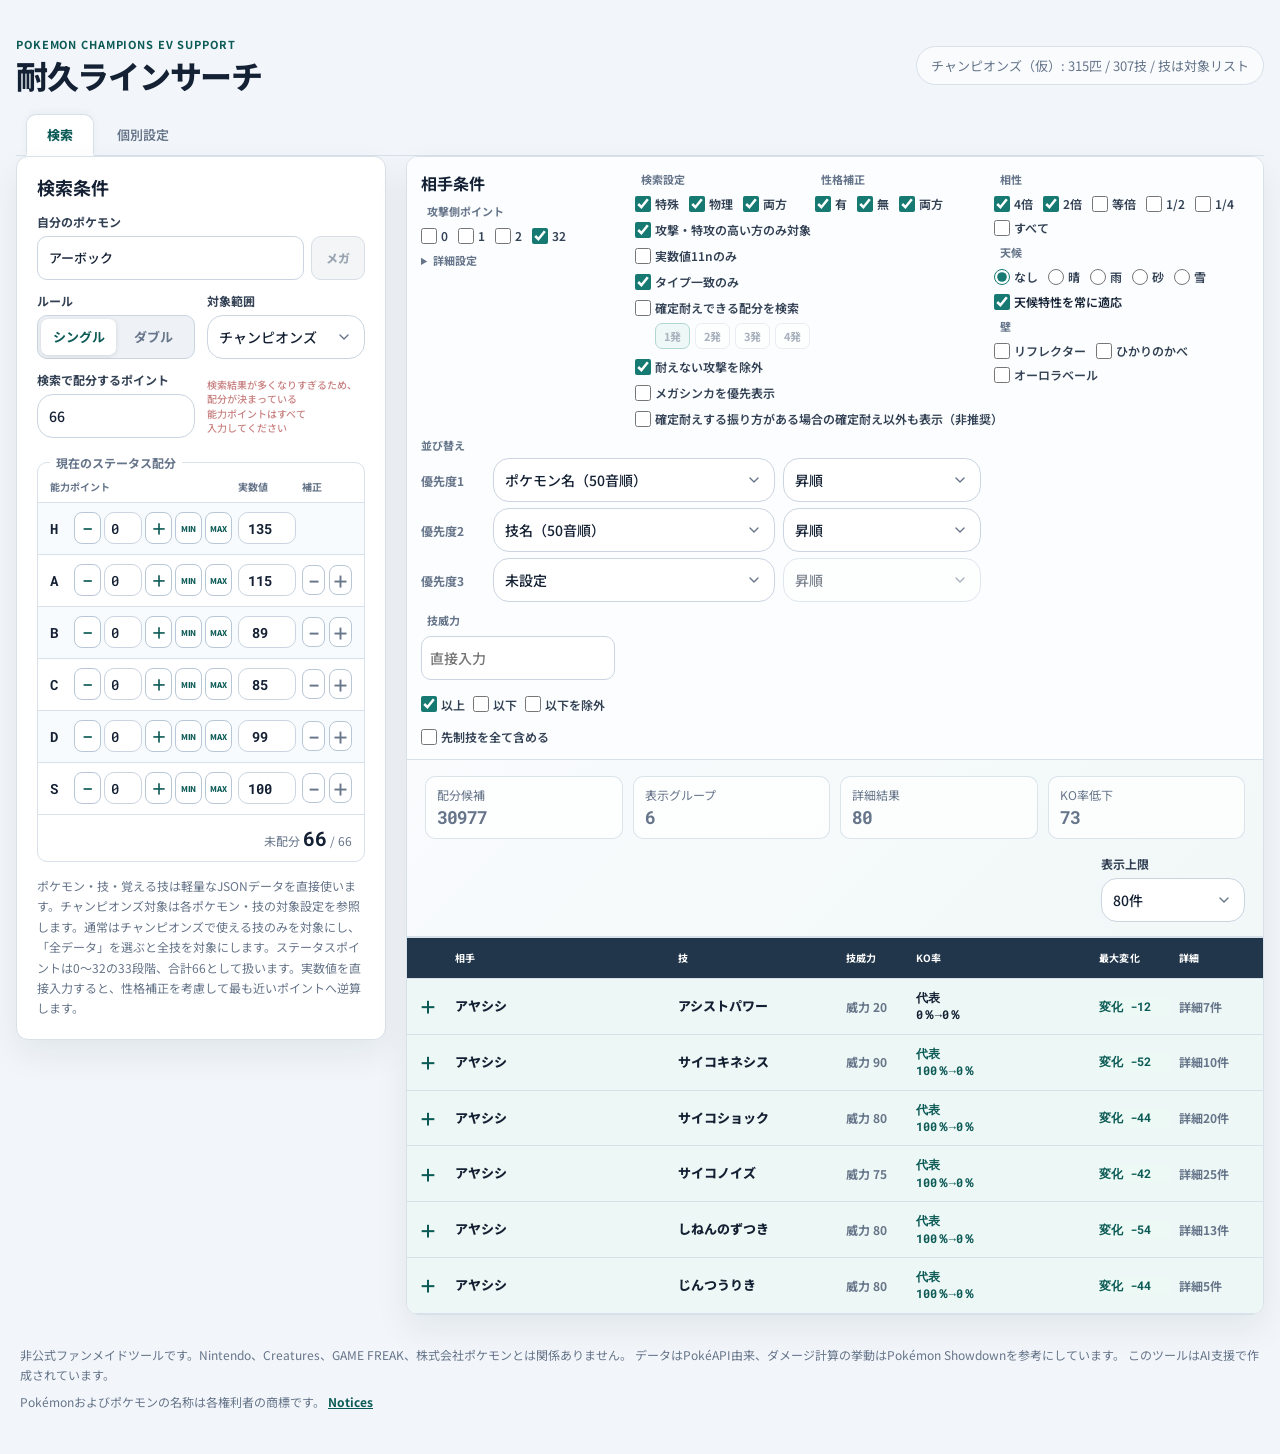
==== index.html @ 495b9fed "フェアリーオーラを追加" ====
<!doctype html>
<html lang="ja">
  <head>
    <meta charset="utf-8" />
    <meta name="viewport" content="width=device-width, initial-scale=1" />
    <title>チャンピオンズ努力値サポート 試作</title>
    <link rel="preconnect" href="https://fonts.googleapis.com" />
    <link rel="preconnect" href="https://fonts.gstatic.com" crossorigin />
    <link href="https://fonts.googleapis.com/css2?family=Noto+Sans+JP:wght@400;500;600;700;800&family=Roboto+Mono:wght@500;600;700&display=swap" rel="stylesheet" />
    <link rel="stylesheet" href="./styles.css?v=20260811-3" />
  </head>
  <body>
    <main class="app-shell">
      <header class="app-header">
        <div>
          <p class="eyebrow">Pokemon Champions EV Support</p>
          <h1>耐久ラインサーチ</h1>
        </div>
        <div class="status-pill" id="dataStatus">データ読込中</div>
      </header>

      <nav class="page-nav" role="tablist" aria-label="画面切替">
        <button type="button" class="page-nav-button is-selected" data-page="search" role="tab" aria-selected="true" aria-controls="searchPage">検索</button>
        <button type="button" class="page-nav-button" data-page="move-settings" role="tab" aria-selected="false" aria-controls="moveSettingsPage">個別設定</button>
      </nav>

      <section class="workspace page-view" id="searchPage">
        <form class="panel controls" id="searchForm">
          <div class="panel-heading">
            <h2>検索条件</h2>
          </div>

          <div class="field-grid">
            <div class="form-field pokemon-field">
              <span>自分のポケモン</span>
              <div class="pokemon-selector-row">
                <div class="pokemon-combobox" id="pokemonCombobox">
                  <input id="defenderSearch" type="search" autocomplete="off" placeholder="名前を入力（例：が）" role="combobox" aria-autocomplete="list" aria-expanded="false" aria-controls="defenderOptions" />
                  <input id="defenderSelect" type="hidden" />
                  <div class="pokemon-options" id="defenderOptions" role="listbox" hidden></div>
                </div>
                <button id="megaToggle" class="mega-toggle" type="button">メガ</button>
              </div>
              <label id="multiscaleOption" class="ability-toggle" hidden>
                <input id="multiscaleEnabled" type="checkbox" checked />
                <span>マルチスケイル適用</span>
              </label>
              <label id="thickFatOption" class="ability-toggle" hidden>
                <input id="thickFatEnabled" type="checkbox" checked />
                <span>あついしぼう適用</span>
              </label>
              <label id="heatproofOption" class="ability-toggle" hidden>
                <input id="heatproofEnabled" type="checkbox" checked />
                <span>たいねつ適用</span>
              </label>
              <label id="drySkinOption" class="ability-toggle" hidden>
                <input id="drySkinEnabled" type="checkbox" checked />
                <span>かんそうはだ適用</span>
              </label>
              <label id="filterOption" class="ability-toggle" hidden>
                <input id="filterEnabled" type="checkbox" checked />
                <span>フィルター適用</span>
              </label>
              <label id="hardRockOption" class="ability-toggle" hidden>
                <input id="hardRockEnabled" type="checkbox" checked />
                <span>ハードロック適用</span>
              </label>
            </div>

            <div class="form-field">
              <span>ルール</span>
              <div class="rule-toggle" role="group" aria-label="ルール選択">
                <button type="button" class="rule-toggle-button is-selected" data-rule="single" aria-pressed="true">シングル</button>
                <button type="button" class="rule-toggle-button" data-rule="double" aria-pressed="false">ダブル</button>
                <input id="battleRule" type="hidden" value="single" />
              </div>
            </div>

            <label>
              対象範囲
              <select id="availabilityMode">
                <option value="final">チャンピオンズ（仮）</option>
                <option value="all">全データ</option>
              </select>
            </label>

            <label>
              検索で配分するポイント
              <input id="remainingPoints" type="number" min="0" max="66" value="66" />
            </label>

            <p class="remaining-points-note">検索結果が多くなりすぎるため、<br />配分が決まっている<br />能力ポイントはすべて<br />入力してください</p>
          </div>

          <fieldset class="stat-allocation">
            <legend>現在のステータス配分</legend>
            <div class="stat-table-head" aria-hidden="true">
              <span class="stat-point-heading">能力ポイント</span><span>実数値</span><span>補正</span>
            </div>
            <div class="stat-row">
              <strong>H</strong>
              <div class="point-stepper">
                <button type="button" class="point-button" data-target="currentHpPoints" data-delta="-1" aria-label="Hを1減らす">−</button>
                <input id="currentHpPoints" type="number" min="0" max="32" value="0" aria-label="Hポイント" />
                <button type="button" class="point-button" data-target="currentHpPoints" data-delta="1" aria-label="Hを1増やす">＋</button>
                <button type="button" class="point-preset" data-target="currentHpPoints" data-value="0" aria-label="HをMIN（0）にする">MIN</button>
                <button type="button" class="point-preset" data-target="currentHpPoints" data-value="32" aria-label="HをMAX（32）にする">MAX</button>
              </div>
              <input id="currentHp" class="stat-value" type="number" min="1" value="175" aria-label="現在HP実数値" />
              <span></span>
            </div>
            <div class="stat-row">
              <strong>A</strong>
              <div class="point-stepper">
                <button type="button" class="point-button" data-target="currentAtkPoints" data-delta="-1" aria-label="Aを1減らす">−</button>
                <input id="currentAtkPoints" type="number" min="0" max="32" value="0" aria-label="Aポイント" />
                <button type="button" class="point-button" data-target="currentAtkPoints" data-delta="1" aria-label="Aを1増やす">＋</button>
                <button type="button" class="point-preset" data-target="currentAtkPoints" data-value="0" aria-label="AをMIN（0）にする">MIN</button>
                <button type="button" class="point-preset" data-target="currentAtkPoints" data-value="32" aria-label="AをMAX（32）にする">MAX</button>
              </div>
              <input id="currentAtk" class="stat-value" type="number" min="1" aria-label="現在攻撃実数値" />
              <div class="nature-buttons" aria-label="攻撃の性格補正">
                <button type="button" class="nature-button" data-nature-stat="atk" data-nature-mode="drop" aria-label="攻撃を下降補正">−</button>
                <button type="button" class="nature-button" data-nature-stat="atk" data-nature-mode="boost" aria-label="攻撃を上昇補正">＋</button>
              </div>
            </div>
            <div class="stat-row">
              <strong>B</strong>
              <div class="point-stepper">
                <button type="button" class="point-button" data-target="currentDefPoints" data-delta="-1" aria-label="Bを1減らす">−</button>
                <input id="currentDefPoints" type="number" min="0" max="32" value="0" aria-label="Bポイント" />
                <button type="button" class="point-button" data-target="currentDefPoints" data-delta="1" aria-label="Bを1増やす">＋</button>
                <button type="button" class="point-preset" data-target="currentDefPoints" data-value="0" aria-label="BをMIN（0）にする">MIN</button>
                <button type="button" class="point-preset" data-target="currentDefPoints" data-value="32" aria-label="BをMAX（32）にする">MAX</button>
              </div>
              <input id="currentDef" class="stat-value" type="number" min="1" value="115" aria-label="現在防御実数値" />
              <div class="nature-buttons" aria-label="防御の性格補正">
                <button type="button" class="nature-button" data-nature-stat="def" data-nature-mode="drop" aria-label="防御を下降補正">−</button>
                <button type="button" class="nature-button" data-nature-stat="def" data-nature-mode="boost" aria-label="防御を上昇補正">＋</button>
              </div>
            </div>
            <div class="stat-row">
              <strong>C</strong>
              <div class="point-stepper">
                <button type="button" class="point-button" data-target="currentSpaPoints" data-delta="-1" aria-label="Cを1減らす">−</button>
                <input id="currentSpaPoints" type="number" min="0" max="32" value="0" aria-label="Cポイント" />
                <button type="button" class="point-button" data-target="currentSpaPoints" data-delta="1" aria-label="Cを1増やす">＋</button>
                <button type="button" class="point-preset" data-target="currentSpaPoints" data-value="0" aria-label="CをMIN（0）にする">MIN</button>
                <button type="button" class="point-preset" data-target="currentSpaPoints" data-value="32" aria-label="CをMAX（32）にする">MAX</button>
              </div>
              <input id="currentSpa" class="stat-value" type="number" min="1" aria-label="現在特攻実数値" />
              <div class="nature-buttons" aria-label="特攻の性格補正">
                <button type="button" class="nature-button" data-nature-stat="spa" data-nature-mode="drop" aria-label="特攻を下降補正">−</button>
                <button type="button" class="nature-button" data-nature-stat="spa" data-nature-mode="boost" aria-label="特攻を上昇補正">＋</button>
              </div>
            </div>
            <div class="stat-row">
              <strong>D</strong>
              <div class="point-stepper">
                <button type="button" class="point-button" data-target="currentSpdPoints" data-delta="-1" aria-label="Dを1減らす">−</button>
                <input id="currentSpdPoints" type="number" min="0" max="32" value="0" aria-label="Dポイント" />
                <button type="button" class="point-button" data-target="currentSpdPoints" data-delta="1" aria-label="Dを1増やす">＋</button>
                <button type="button" class="point-preset" data-target="currentSpdPoints" data-value="0" aria-label="DをMIN（0）にする">MIN</button>
                <button type="button" class="point-preset" data-target="currentSpdPoints" data-value="32" aria-label="DをMAX（32）にする">MAX</button>
              </div>
              <input id="currentSpd" class="stat-value" type="number" min="1" value="105" aria-label="現在特防実数値" />
              <div class="nature-buttons" aria-label="特防の性格補正">
                <button type="button" class="nature-button" data-nature-stat="spd" data-nature-mode="drop" aria-label="特防を下降補正">−</button>
                <button type="button" class="nature-button" data-nature-stat="spd" data-nature-mode="boost" aria-label="特防を上昇補正">＋</button>
              </div>
            </div>
            <div class="stat-row">
              <strong>S</strong>
              <div class="point-stepper">
                <button type="button" class="point-button" data-target="currentSpePoints" data-delta="-1" aria-label="Sを1減らす">−</button>
                <input id="currentSpePoints" type="number" min="0" max="32" value="0" aria-label="Sポイント" />
                <button type="button" class="point-button" data-target="currentSpePoints" data-delta="1" aria-label="Sを1増やす">＋</button>
                <button type="button" class="point-preset" data-target="currentSpePoints" data-value="0" aria-label="SをMIN（0）にする">MIN</button>
                <button type="button" class="point-preset" data-target="currentSpePoints" data-value="32" aria-label="SをMAX（32）にする">MAX</button>
              </div>
              <input id="currentSpe" class="stat-value" type="number" min="1" aria-label="現在素早さ実数値" />
              <div class="nature-buttons" aria-label="素早さの性格補正">
                <button type="button" class="nature-button" data-nature-stat="spe" data-nature-mode="drop" aria-label="素早さを下降補正">−</button>
                <button type="button" class="nature-button" data-nature-stat="spe" data-nature-mode="boost" aria-label="素早さを上昇補正">＋</button>
              </div>
            </div>
            <div class="point-balance">未配分 <strong id="unallocatedPoints">66</strong> / 66</div>
          </fieldset>

          <p class="note">
            ポケモン・技・覚える技は軽量なJSONデータを直接使います。チャンピオンズ対象は各ポケモン・技の対象設定を参照します。通常はチャンピオンズで使える技のみを対象にし、「全データ」を選ぶと全技を対象にします。ステータスポイントは0〜32の33段階、合計66として扱います。実数値を直接入力すると、性格補正を考慮して最も近いポイントへ逆算します。
          </p>
        </form>

        <section class="panel results-panel">
          <div class="opponent-filters">
            <div class="opponent-filters-heading">
              <strong>相手条件</strong>
              <fieldset class="checkbox-group attacker-points-presets" data-filter-group="attackerPointsPreset">
                <legend>攻撃側ポイント</legend>
                <label><input type="checkbox" name="attackerPointsPreset" value="0" /> 0</label>
                <label><input type="checkbox" name="attackerPointsPreset" value="1" /> 1</label>
                <label><input type="checkbox" name="attackerPointsPreset" value="2" /> 2</label>
                <label><input type="checkbox" name="attackerPointsPreset" value="32" checked /> 32</label>
              </fieldset>
              <details class="attacker-points-details" id="attackerPointsDetails">
                <summary>詳細設定</summary>
                <fieldset class="checkbox-group attacker-points-detail-group" data-filter-group="attackerPointsDetail">
                  <legend>3〜31ポイント</legend>
                  <div id="attackerPointsDetailOptions" class="attacker-points-detail-options"></div>
                </fieldset>
              </details>
            </div>

            <fieldset class="checkbox-group" data-filter-group="attackKind">
              <legend>検索設定</legend>
              <label><input type="checkbox" name="attackKind" value="special" checked /> 特殊</label>
              <label><input type="checkbox" name="attackKind" value="physical" checked /> 物理</label>
              <label><input type="checkbox" name="attackKind" value="both" checked /> 両方</label>
              <label class="higher-offense-option"><input id="higherOffenseOnly" type="checkbox" checked /> 攻撃・特攻の高い方のみ対象</label>
              <label class="higher-offense-option"><input id="attackStatMultipleOf11" type="checkbox" /> 実数値11nのみ</label>
              <label class="higher-offense-option"><input id="stabOnly" type="checkbox" checked /> タイプ一致のみ</label>
              <div class="guaranteed-survival-option">
                <label class="guaranteed-survival-toggle"><input id="guaranteedSurvivalSearch" type="checkbox" /> 確定耐えできる配分を検索</label>
                <div class="guaranteed-survival-hit-options" role="group" aria-label="確定耐えを検索する被弾回数">
                  <button type="button" data-guaranteed-survival-hit="1" aria-pressed="true">1発</button>
                  <button type="button" data-guaranteed-survival-hit="2" aria-pressed="false">2発</button>
                  <button type="button" data-guaranteed-survival-hit="3" aria-pressed="false">3発</button>
                  <button type="button" data-guaranteed-survival-hit="4" aria-pressed="false">4発</button>
                </div>
              </div>
              <label class="higher-offense-option"><input id="excludeUnsurvivableAttacks" type="checkbox" checked /> 耐えない攻撃を除外</label>
              <label class="higher-offense-option"><input id="prioritizeMega" type="checkbox" /> メガシンカを優先表示</label>
              <label class="higher-offense-option"><input id="showNonGuaranteedWhenGuaranteed" type="checkbox" /> 確定耐えする振り方がある場合の確定耐え以外も表示（非推奨）</label>
            </fieldset>

            <fieldset class="checkbox-group" data-filter-group="attackerNature">
              <legend>性格補正</legend>
              <label><input type="checkbox" name="attackerNature" value="boost" checked /> 有</label>
              <label><input type="checkbox" name="attackerNature" value="neutral" checked /> 無</label>
              <label><input type="checkbox" name="attackerNature" value="both" checked /> 両方</label>
            </fieldset>

            <div class="effectiveness-weather-column">
              <fieldset class="checkbox-group effectiveness-group" data-filter-group="effectiveness">
                <legend>相性</legend>
                <label><input type="checkbox" name="effectiveness" value="4" checked /> 4倍</label>
                <label><input type="checkbox" name="effectiveness" value="2" checked /> 2倍</label>
                <label><input type="checkbox" name="effectiveness" value="1" /> 等倍</label>
                <label><input type="checkbox" name="effectiveness" value="0.5" /> 1/2</label>
                <label><input type="checkbox" name="effectiveness" value="0.25" /> 1/4</label>
                <label><input type="checkbox" name="effectiveness" value="all" /> すべて</label>
              </fieldset>

              <fieldset class="checkbox-group weather-group">
                <legend>天候</legend>
                <label><input type="radio" name="weather" value="none" checked /> なし</label>
                <label><input type="radio" name="weather" value="sunny" /> 晴</label>
                <label><input type="radio" name="weather" value="rain" /> 雨</label>
                <label><input type="radio" name="weather" value="sand" /> 砂</label>
                <label><input type="radio" name="weather" value="snow" /> 雪</label>
              </fieldset>
              <label class="weather-ability-option">
                <input id="weatherAbilityAlways" type="checkbox" checked />
                天候特性を常に適応
              </label>

              <fieldset class="checkbox-group wall-group" data-filter-group="wall">
                <legend>壁</legend>
                <label><input type="checkbox" name="wall" value="reflect" /> リフレクター</label>
                <label><input type="checkbox" name="wall" value="lightScreen" /> ひかりのかべ</label>
                <label><input type="checkbox" name="wall" value="auroraVeil" /> オーロラベール</label>
              </fieldset>
            </div>

            <fieldset class="result-sort-settings">
              <legend>並び替え</legend>
              <div class="result-sort-list">
                <div class="result-sort-row">
                  <span class="result-sort-priority">優先度1</span>
                  <select class="result-sort-key" data-result-sort-key="1" aria-label="並び替え優先度1">
                    <option value="attacker-name" selected>ポケモン名（50音順）</option>
                    <option value="move-name">技名（50音順）</option>
                    <option value="attack-stat">攻撃時数値順</option>
                    <option value="change-amount">ダメージ変化量</option>
                    <option value="unset">未設定</option>
                  </select>
                  <select class="result-sort-direction" data-result-sort-direction="1" aria-label="並び替え優先度1の順序">
                    <option value="asc" selected>昇順</option>
                    <option value="desc">降順</option>
                  </select>
                </div>
                <div class="result-sort-row">
                  <span class="result-sort-priority">優先度2</span>
                  <select class="result-sort-key" data-result-sort-key="2" aria-label="並び替え優先度2">
                    <option value="attacker-name">ポケモン名（50音順）</option>
                    <option value="move-name" selected>技名（50音順）</option>
                    <option value="attack-stat">攻撃時数値順</option>
                    <option value="change-amount">ダメージ変化量</option>
                    <option value="unset">未設定</option>
                  </select>
                  <select class="result-sort-direction" data-result-sort-direction="2" aria-label="並び替え優先度2の順序">
                    <option value="asc" selected>昇順</option>
                    <option value="desc">降順</option>
                  </select>
                </div>
                <div class="result-sort-row">
                  <span class="result-sort-priority">優先度3</span>
                  <select class="result-sort-key" data-result-sort-key="3" aria-label="並び替え優先度3">
                    <option value="attacker-name">ポケモン名（50音順）</option>
                    <option value="move-name">技名（50音順）</option>
                    <option value="attack-stat">攻撃時数値順</option>
                    <option value="change-amount">ダメージ変化量</option>
                    <option value="unset" selected>未設定</option>
                  </select>
                  <select class="result-sort-direction" data-result-sort-direction="3" aria-label="並び替え優先度3の順序">
                    <option value="asc" selected>昇順</option>
                    <option value="desc">降順</option>
                  </select>
                </div>
              </div>
            </fieldset>

            <fieldset class="checkbox-group move-power-filter">
              <legend>技威力</legend>
              <label class="move-power-input">
                <input id="movePower" type="number" min="1" max="250" step="1" list="movePowerOptions" placeholder="直接入力" />
                <datalist id="movePowerOptions"></datalist>
              </label>
              <span class="power-comparison" data-filter-group="powerComparison">
                <label><input type="checkbox" name="powerComparison" value="gte" checked /> 以上</label>
                <label><input type="checkbox" name="powerComparison" value="lte" /> 以下</label>
                <label><input type="checkbox" name="powerComparison" value="gt" /> 以下を除外</label>
              </span>
              <label class="priority-move-option">
                <input id="includePriorityMoves" type="checkbox" /> 先制技を全て含める
              </label>
            </fieldset>
          </div>

          <div class="results-toolbar">
            <div class="summary" id="summary">
              <span>検索すると結果がここに出ます。</span>
            </div>
            <label class="result-limit-control">
              表示上限
              <select id="resultLimit" aria-label="検索結果の表示上限">
                <option value="80">80件</option>
                <option value="120">120件</option>
                <option value="160">160件</option>
                <option value="200">200件</option>
                <option value="unlimited">無制限</option>
              </select>
            </label>
          </div>

          <div class="table-wrap">
            <table>
              <thead class="result-group-table-header">
                <tr>
                  <th colspan="11" class="result-group-header-cell">
                    <div class="result-group-header-grid">
                      <span aria-hidden="true"></span>
                      <span>相手</span>
                      <span>技</span>
                      <span>技威力</span>
                      <span>KO率</span>
                      <span>最大変化</span>
                      <span>詳細</span>
                    </div>
                  </th>
                </tr>
              </thead>
              <tbody id="resultsBody"></tbody>
            </table>
          </div>
        </section>
      </section>

      <section class="panel move-settings-page page-view" id="moveSettingsPage" hidden>
        <div class="panel-heading move-settings-heading">
          <div>
            <h2>ポケモンごとの技設定</h2>
            <p>検索結果に含める技をポケモンごとに選択できます。通常はチャンピオンズ対象の技だけを表示し、「全データ」では全技を表示します。</p>
            <div class="move-settings-navigation">
              <div class="move-settings-rule-tabs" role="tablist" aria-label="個別設定のルール">
                <button type="button" class="move-settings-rule-tab is-selected" data-move-settings-view="individual" data-move-rule="single" role="tab" aria-selected="true" aria-controls="moveSettingsIndividualPanel">シングル</button>
                <button type="button" class="move-settings-rule-tab" data-move-settings-view="individual" data-move-rule="double" role="tab" aria-selected="false" aria-controls="moveSettingsIndividualPanel">ダブル</button>
              </div>
              <button type="button" class="move-settings-mode-tab" data-move-settings-view="bulk" role="tab" aria-selected="false" aria-controls="moveSettingsBulkPanel">一括設定</button>
            </div>
            <div class="move-settings-preset-bar" aria-label="個別設定プリセット">
              <div class="move-settings-preset-selection">
                <label class="move-settings-preset-field">
                  <span>プリセット <small id="moveSettingsPresetCount">0/5</small></span>
                  <select id="moveSettingsPresetSelect">
                    <option value="">プリセットを選択</option>
                  </select>
                </label>
                <button id="moveSettingsPresetLoad" type="button" class="secondary-button move-settings-preset-load" disabled>呼び出す</button>
              </div>
              <label class="move-settings-preset-field">
                <span>保存名</span>
                <input id="moveSettingsPresetName" type="text" maxlength="40" placeholder="例：ダブル用" />
              </label>
              <div class="move-settings-preset-actions">
                <div class="move-settings-preset-actions-primary">
                  <button id="moveSettingsPresetSave" type="button" class="secondary-button">現在の設定を保存</button>
                  <button id="moveSettingsPresetEdit" type="button" class="secondary-button" disabled>編集モード</button>
                  <button id="moveSettingsPresetEditDone" type="button" class="secondary-button" hidden>編集終了</button>
                  <button id="moveSettingsPresetDelete" type="button" class="secondary-button" disabled>削除</button>
                </div>
                <div class="move-settings-preset-actions-recommended">
                  <button id="moveSettingsRecommendedPresetCreate" type="button" class="secondary-button recommended-preset-button">おすすめ作成を開始</button>
                  <button id="moveSettingsRecommendedPresetExport" type="button" class="secondary-button recommended-preset-export" disabled>おすすめ書き出し</button>
                </div>
              </div>
              <div id="moveSettingsPresetEditingNotice" class="move-settings-preset-editing-notice" hidden>
                <strong id="moveSettingsPresetEditingLabel">プリセット編集中</strong>
                <span id="moveSettingsPresetEditingName"></span>
                <small>変更は自動保存されます</small>
              </div>
              <p class="move-settings-recommended-help">おすすめ候補はこの端末に自動保存されます。内容が完成したら「おすすめ書き出し」で組み込み用ファイルを作れます。</p>
              <p id="moveSettingsPresetStatus" class="move-settings-preset-status" role="status" aria-live="polite"></p>
            </div>
          </div>
        </div>

        <div class="move-settings-layout" id="moveSettingsIndividualPanel">
          <aside class="move-settings-pokemon-panel">
            <label for="moveSettingsPokemonSearch">ポケモンを選択</label>
            <input id="moveSettingsPokemonSearch" type="search" autocomplete="off" placeholder="名前で絞り込み" />
            <label class="move-settings-pokemon-sort" for="moveSettingsPokemonSort">
              ポケモンの並び順
              <select id="moveSettingsPokemonSort">
                <option value="name">名前順</option>
                <option value="dex-number">全国図鑑順</option>
                <option value="base-stat-desc">合計種族値が高い順</option>
                <option value="base-stat-asc">合計種族値が低い順</option>
              </select>
            </label>
            <div class="move-settings-pokemon-list-heading" aria-hidden="true">
              <span></span>
              <span>検索<br />対象</span>
            </div>
            <div id="moveSettingsPokemonList" class="move-settings-pokemon-list" role="listbox" aria-label="技設定するポケモン"></div>
          </aside>

          <section class="move-settings-detail" aria-live="polite">
            <div class="move-settings-detail-heading">
              <div>
                <h3 id="moveSettingsPokemonName">ポケモンを選択してください</h3>
                <p id="moveSettingsSummary">技の設定状況</p>
              </div>
              <div class="move-settings-actions">
                <button id="moveSettingsAllOn" type="button" class="secondary-button">すべて必要</button>
                <button id="moveSettingsAllOff" type="button" class="secondary-button">すべて不要</button>
              </div>
            </div>
            <label for="moveSettingsMoveSearch">技を検索</label>
            <input id="moveSettingsMoveSearch" type="search" autocomplete="off" placeholder="技名で絞り込み" />
            <div id="moveSettingsMoveList" class="move-settings-move-list" role="list" aria-label="技の要不要設定"></div>
          </section>
        </div>

        <section class="move-settings-bulk-panel" id="moveSettingsBulkPanel" hidden>
          <div class="move-settings-bulk-heading">
            <div>
              <h3>一括設定</h3>
              <p><span id="moveSettingsBulkRuleName">シングル</span>のポケモンごとの技チェックをまとめて変更します。</p>
            </div>
          </div>
          <div class="move-settings-bulk-rule-tabs" role="tablist" aria-label="一括設定のルール">
            <button type="button" class="move-settings-bulk-rule-tab is-selected" data-bulk-rule="single" role="tab" aria-selected="true" aria-controls="moveSettingsBulkPanel">シングル</button>
            <button type="button" class="move-settings-bulk-rule-tab" data-bulk-rule="double" role="tab" aria-selected="false" aria-controls="moveSettingsBulkPanel">ダブル</button>
          </div>
          <div class="move-settings-bulk-list">
            <div class="move-settings-bulk-card">
              <div class="move-settings-bulk-option">
                <span>
                  <strong>各技タイプ　威力上位のみ対象設定</strong>
                  <small>タイプごとに、威力の高い技だけを検索対象にします。</small>
                </span>
              </div>
              <div class="move-settings-bulk-controls">
                <label class="move-settings-bulk-count">
                  <span>上位</span>
                  <input id="moveSettingsTopPowerCount" type="number" min="1" max="20" step="1" value="3" inputmode="numeric" aria-label="各技タイプの上位個数" />
                  <span>個</span>
                </label>
                <button id="moveSettingsApplyBulk" type="button" class="secondary-button">一括適用</button>
              </div>
            </div>
            <div class="move-settings-bulk-card">
              <div class="move-settings-bulk-option">
                <span>
                  <strong>合計種族値 n 以下を除外</strong>
                  <small>合計種族値が指定値以下のポケモンを検索対象から外します。</small>
                </span>
              </div>
              <div class="move-settings-bulk-controls">
                <label class="move-settings-bulk-count">
                  <span>合計種族値</span>
                  <input id="moveSettingsBaseStatMax" type="number" min="0" max="1200" step="1" value="0" inputmode="numeric" aria-label="除外する合計種族値の上限" />
                  <span>以下</span>
                </label>
                <button id="moveSettingsApplyBaseStatExclusion" type="button" class="secondary-button">一括適用</button>
              </div>
            </div>
            <div class="move-settings-bulk-card">
              <div class="move-settings-bulk-option">
                <span>
                  <strong>合計種族値 n 以上をチェック</strong>
                  <small>合計種族値が指定値以上のポケモンを検索対象にします。</small>
                </span>
              </div>
              <div class="move-settings-bulk-controls">
                <label class="move-settings-bulk-count">
                  <span>合計種族値</span>
                  <input id="moveSettingsBaseStatMin" type="number" min="0" max="1200" step="1" value="0" inputmode="numeric" aria-label="対象にする合計種族値の下限" />
                  <span>以上</span>
                </label>
                <button id="moveSettingsApplyBaseStatInclusion" type="button" class="secondary-button">一括適用</button>
              </div>
            </div>
          </div>
        </section>
      </section>

      <div id="moveSettingsBulkConfirmModal" class="bulk-confirm-modal" hidden>
        <section class="bulk-confirm-dialog" role="dialog" aria-modal="true" aria-labelledby="moveSettingsBulkConfirmTitle">
          <div class="bulk-confirm-heading">
            <p class="eyebrow">個別設定の一括変更</p>
            <h2 id="moveSettingsBulkConfirmTitle">一括適用の確認</h2>
          </div>
          <p id="moveSettingsBulkConfirmMessage" class="bulk-confirm-message"></p>
          <label class="bulk-confirm-skip">
            <input id="moveSettingsBulkConfirmSkip" type="checkbox" />
            <span>この項目では次回以降確認しない</span>
          </label>
          <div class="bulk-confirm-actions">
            <button id="moveSettingsBulkConfirmCancel" type="button" class="secondary-button">キャンセル</button>
            <button id="moveSettingsBulkConfirmApply" type="button" class="secondary-button bulk-confirm-apply">適用する</button>
          </div>
        </section>
      </div>

      <div id="moveSettingsPresetConfirmModal" class="bulk-confirm-modal" hidden>
        <section class="bulk-confirm-dialog" role="dialog" aria-modal="true" aria-labelledby="moveSettingsPresetConfirmTitle">
          <div class="bulk-confirm-heading">
            <p class="eyebrow">個別設定プリセット</p>
            <h2 id="moveSettingsPresetConfirmTitle">プリセット呼び出しの確認</h2>
          </div>
          <p id="moveSettingsPresetConfirmMessage" class="bulk-confirm-message"></p>
          <div class="bulk-confirm-actions">
            <button id="moveSettingsPresetConfirmCancel" type="button" class="secondary-button">キャンセル</button>
            <button id="moveSettingsPresetConfirmApply" type="button" class="secondary-button bulk-confirm-apply">呼び出す</button>
          </div>
        </section>
      </div>

      <footer class="site-footer">
        <p>
          非公式ファンメイドツールです。Nintendo、Creatures、GAME FREAK、株式会社ポケモンとは関係ありません。
          データはPokéAPI由来、ダメージ計算の挙動はPokémon Showdownを参考にしています。
          このツールはAI支援で作成されています。
        </p>
        <p>
          Pokémonおよびポケモンの名称は各権利者の商標です。
          <a href="./NOTICE.md">Notices</a>
        </p>
      </footer>
    </main>

    <script type="module" src="./app.js?v=20260813-4"></script>
  </body>
</html>
---- styles.css ----
:root {
  color-scheme: light;
  --ink: #142033;
  --muted: #66758a;
  --line: #d8e0e9;
  --panel: #ffffff;
  --bg: #f2f6fa;
  --accent: #167a72;
  --accent-strong: #0b5a56;
  --accent-soft: #e4f4f1;
  --warn: #9a3412;
  --control-height: 44px;
  --control-radius: 16px;
  --radius: 12px;
}

* {
  box-sizing: border-box;
}

body {
  margin: 0;
  font-family: "Noto Sans JP", "Hiragino Sans", "Yu Gothic", system-ui, sans-serif;
  background: var(--bg);
  color: var(--ink);
}

body.is-preset-editing {
  background: #fff7df;
}

body.is-preset-editing .move-settings-page {
  border-color: #d5aa3a;
  box-shadow: 0 14px 34px rgba(165, 119, 22, 0.14);
}

body.is-recommended-preset-editing {
  background: #eaf8f3;
}

body.is-recommended-preset-editing .move-settings-page {
  border-color: #2f9b79;
  box-shadow: 0 14px 34px rgba(31, 126, 96, 0.16);
}

button,
input,
select {
  font: inherit;
}

.app-shell {
  width: min(1280px, calc(100vw - 32px));
  margin: 0 auto;
  padding: 36px 0;
}

.app-header {
  display: flex;
  align-items: center;
  justify-content: space-between;
  gap: 16px;
  margin-bottom: 20px;
}

.eyebrow {
  margin: 0 0 4px;
  color: var(--accent-strong);
  font-size: 11px;
  font-weight: 700;
  letter-spacing: 0.08em;
  text-transform: uppercase;
}

h1,
h2 {
  margin: 0;
  line-height: 1.2;
}

h1 {
  font-size: 32px;
  font-weight: 800;
  letter-spacing: -0.04em;
  white-space: nowrap;
}

h2 {
  font-size: 18px;
}

.status-pill {
  max-width: 380px;
  padding: 9px 14px;
  border: 1px solid var(--line);
  border-radius: 999px;
  background: #f9fbfd;
  color: var(--muted);
  text-align: center;
  font-size: 13px;
}

.workspace {
  display: grid;
  grid-template-columns: 370px minmax(0, 1fr);
  gap: 20px;
  align-items: start;
}

.page-nav {
  display: flex;
  gap: 2px;
  margin-bottom: 0;
  padding: 0 10px;
  border-bottom: 1px solid var(--line);
}

.page-nav-button {
  min-height: 42px;
  margin-bottom: -1px;
  padding: 0 20px;
  border: 1px solid transparent;
  border-bottom: 3px solid transparent;
  border-radius: 10px 10px 0 0;
  background: transparent;
  color: var(--muted);
  font-size: 13px;
  font-weight: 600;
}

.page-nav-button:hover {
  background: var(--accent-soft);
  color: var(--accent-strong);
}

.page-nav-button.is-selected {
  border-color: var(--line);
  border-bottom-color: var(--panel);
  background: var(--panel);
  box-shadow: 0 -2px 8px rgba(21, 31, 45, 0.04);
  color: var(--accent-strong);
  font-weight: 800;
}

.page-view[hidden] {
  display: none;
}

.panel {
  border: 1px solid var(--line);
  border-radius: var(--radius);
  background: var(--panel);
  box-shadow: 0 14px 34px rgba(21, 31, 45, 0.07);
}

.controls {
  padding: 20px;
}

.panel-heading {
  display: flex;
  align-items: center;
  justify-content: space-between;
  gap: 12px;
  margin-bottom: 14px;
}

button {
  min-height: var(--control-height);
  padding: 0 18px;
  border: 0;
  border-radius: 10px;
  background: var(--accent);
  color: white;
  cursor: pointer;
  font-weight: 700;
}

button:hover {
  background: var(--accent-strong);
}

.field-grid {
  display: grid;
  grid-template-columns: 1fr 1fr;
  gap: 12px;
}

.field-grid.compact {
  grid-template-columns: repeat(3, 1fr);
}

label {
  display: grid;
  gap: 6px;
  color: #334155;
  font-size: 12px;
  font-weight: 700;
}

input,
select {
  width: 100%;
  height: var(--control-height);
  border: 1px solid #cbd5e1;
  border-radius: 10px;
  background: white;
  color: var(--ink);
  padding: 0 11px;
  font-size: 14px;
  font-weight: 500;
}

select {
  -webkit-appearance: none;
  appearance: none;
  border-radius: var(--control-radius);
  padding-right: 38px;
  background-image: url("data:image/svg+xml,%3Csvg xmlns='http://www.w3.org/2000/svg' width='16' height='16' viewBox='0 0 24 24' fill='none' stroke='%2366758a' stroke-width='2' stroke-linecap='round' stroke-linejoin='round'%3E%3Cpath d='m6 9 6 6 6-6'/%3E%3C/svg%3E");
  background-repeat: no-repeat;
  background-position: right 12px center;
  background-size: 16px;
}

#remainingPoints,
#attackerPoints {
  border-radius: var(--control-radius);
}

input:focus,
select:focus {
  outline: 3px solid rgba(22, 122, 114, 0.16);
  border-color: var(--accent);
}

fieldset {
  margin: 16px 0 0;
  border: 1px solid var(--line);
  border-radius: 10px;
  padding: 12px;
}

.stat-allocation {
  padding: 0;
  overflow: hidden;
}

.stat-allocation legend {
  margin-left: 12px;
}

.form-field {
  display: grid;
  gap: 6px;
  color: #334155;
  font-size: 12px;
  font-weight: 700;
}

.remaining-points-note {
  align-self: end;
  margin: 0 0 2px;
  color: #c98282;
  font-size: 10px;
  font-weight: 500;
  line-height: 1.45;
  white-space: nowrap;
}

.pokemon-field {
  grid-column: 1 / -1;
}

.pokemon-combobox {
  position: relative;
}

.pokemon-selector-row {
  display: grid;
  grid-template-columns: minmax(0, 1fr) auto;
  gap: 7px;
}

.ability-toggle {
  display: inline-flex;
  align-items: center;
  gap: 6px;
  width: fit-content;
  color: var(--accent-strong);
  font-size: 12px;
  font-weight: 700;
  cursor: pointer;
}

.ability-toggle[hidden] {
  display: none;
}

.ability-toggle input {
  width: 16px;
  height: 16px;
  margin: 0;
  accent-color: var(--accent);
}

.mega-toggle {
  min-width: 54px;
  height: var(--control-height);
  padding: 0 10px;
  border: 1px solid #8b5cf6;
  border-radius: 10px;
  background: #f3efff;
  color: #6d28d9;
  font-size: 12px;
  font-weight: 800;
}

.mega-toggle:hover:not(:disabled) {
  background: #e9e1ff;
}

.mega-toggle:disabled {
  border-color: #d8dee6;
  background: #f3f5f7;
  color: #9aa5b1;
  cursor: not-allowed;
}

.rule-toggle {
  display: grid;
  grid-template-columns: repeat(2, minmax(0, 1fr));
  padding: 3px;
  border: 1px solid #cbd5e1;
  border-radius: 10px;
  background: #eef2f6;
}

.rule-toggle-button {
  min-height: calc(var(--control-height) - 8px);
  padding: 0 10px;
  border: 0;
  border-radius: 7px;
  background: transparent;
  color: var(--muted);
  font-size: 13px;
  font-weight: 700;
}

.rule-toggle-button.is-selected {
  background: white;
  color: var(--accent-strong);
  box-shadow: 0 1px 5px rgba(21, 31, 45, 0.13);
}

.pokemon-combobox input[type="search"] {
  width: 100%;
  padding-right: 8px;
  font-size: 13px;
}

.pokemon-options {
  position: absolute;
  z-index: 20;
  top: calc(100% + 5px);
  right: 0;
  left: 0;
  max-height: 280px;
  overflow-y: auto;
  padding: 5px;
  border: 1px solid #b8c7d6;
  border-radius: 9px;
  background: white;
  box-shadow: 0 12px 28px rgba(21, 31, 45, 0.16);
}

.pokemon-option {
  display: flex;
  justify-content: space-between;
  gap: 10px;
  align-items: center;
  width: 100%;
  min-height: 36px;
  padding: 7px 9px;
  border: 0;
  border-radius: 6px;
  background: transparent;
  color: var(--ink);
  text-align: left;
  font-size: 13px;
}

.pokemon-options-heading {
  padding: 5px 9px 4px;
  color: var(--muted);
  font-size: 11px;
  font-weight: 700;
}

.pokemon-option:hover,
.pokemon-option:focus-visible {
  background: var(--accent-soft);
  color: var(--accent-strong);
}

.pokemon-option-empty {
  display: block;
  padding: 10px;
  color: var(--muted);
  font-size: 12px;
}

.stat-table-head,
.stat-row {
  display: grid;
  grid-template-columns: 1.1em minmax(0, 1fr) 58px 50px;
  gap: 6px;
  align-items: center;
}

.stat-table-head {
  padding: 8px 12px;
  color: var(--muted);
  font-size: 10px;
  font-weight: 700;
}

.stat-point-heading {
  grid-column: 1 / span 2;
  white-space: nowrap;
}

.stat-row {
  min-height: 52px;
  padding: 6px 12px;
  border-top: 1px solid var(--line);
}

.stat-row:nth-of-type(even) {
  background: #f8fbfd;
}

.stat-row strong {
  font-family: "Roboto Mono", ui-monospace, monospace;
  font-size: 14px;
}

.point-stepper {
  display: grid;
  grid-template-columns: 27px minmax(38px, 1fr) 27px 27px 27px;
  gap: 3px;
}

.point-stepper input,
.stat-value {
  height: 32px;
  padding: 0 4px;
  text-align: center;
  font-family: "Roboto Mono", ui-monospace, monospace;
}

.point-button,
.point-preset {
  width: 27px;
  min-height: 32px;
  padding: 0;
  border: 1px solid #b8c7d6;
  border-radius: 8px;
  background: white;
  color: var(--accent-strong);
}

.point-button {
  font-size: 16px;
}

.point-preset {
  font-size: 8px;
  font-weight: 800;
  letter-spacing: -0.04em;
}

.point-button:hover,
.point-preset:hover {
  background: var(--accent-soft);
}

.stat-value {
  font-weight: 700;
}

.nature-buttons {
  display: grid;
  grid-template-columns: repeat(2, 23px);
  gap: 4px;
}

.nature-button {
  width: 23px;
  min-height: 30px;
  padding: 0;
  border: 1px solid #b8c7d6;
  border-radius: 8px;
  background: white;
  color: var(--muted);
  font-size: 17px;
  font-weight: 800;
}

.nature-button[data-nature-mode="boost"].is-selected {
  border-color: #2b8a5a;
  background: #e7f7ef;
  color: #176b42;
}

.nature-button[data-nature-mode="drop"].is-selected {
  border-color: #d05a5a;
  background: #fff0f0;
  color: #a73535;
}

.stat-value[readonly] {
  background: #f2f7fa;
  color: var(--ink);
  font-weight: 700;
}

.point-balance {
  padding: 10px 12px;
  border-top: 1px solid var(--line);
  color: var(--muted);
  text-align: right;
  font-size: 12px;
}

.point-balance strong {
  color: var(--ink);
  font-family: "Roboto Mono", ui-monospace, monospace;
  font-size: 20px;
}

.point-balance.is-over,
.point-balance.is-over strong {
  color: var(--warn);
}

.search-button-bottom {
  display: none;
}

legend {
  padding: 0 6px;
  color: var(--muted);
  font-size: 12px;
  font-weight: 700;
}

.note {
  margin: 14px 0 0;
  color: var(--muted);
  font-size: 12px;
  line-height: 1.7;
}

.results-panel {
  overflow: hidden;
}

.move-settings-page {
  padding: 20px;
}

.move-settings-heading {
  margin-bottom: 18px;
}

.move-settings-heading p {
  margin: 6px 0 0;
  color: var(--muted);
  font-size: 12px;
  line-height: 1.6;
}

.move-settings-navigation {
  display: flex;
  align-items: center;
  gap: 8px;
  margin-top: 12px;
}

.move-settings-preset-bar {
  display: grid;
  grid-template-columns: minmax(170px, 1fr) minmax(150px, 1fr) auto;
  gap: 8px;
  align-items: start;
  margin-top: 14px;
  padding: 12px;
  border: 1px solid var(--line);
  border-radius: 12px;
  background: #f8fbfd;
}

.move-settings-preset-bar[hidden] {
  display: none;
}

.move-settings-preset-field {
  display: grid;
  gap: 6px;
  min-width: 0;
  color: #334155;
  font-size: 11px;
  font-weight: 700;
}

.move-settings-preset-selection {
  display: grid;
  gap: 8px;
  min-width: 0;
}

.move-settings-preset-load {
  justify-self: end;
}

.move-settings-preset-field small {
  color: var(--muted);
  font-size: 10px;
  font-weight: 600;
}

.move-settings-preset-field input,
.move-settings-preset-field select {
  min-width: 0;
  min-height: 36px;
  height: 36px;
  border-radius: 9px;
  padding-inline: 9px;
  font-size: 12px;
}

.move-settings-preset-actions {
  display: grid;
  gap: 8px;
  align-self: start;
  margin-top: 22px;
}

.move-settings-preset-actions-primary,
.move-settings-preset-actions-recommended {
  display: flex;
  align-items: center;
  flex-wrap: wrap;
  gap: 6px;
}

.move-settings-preset-actions .secondary-button {
  white-space: nowrap;
}

.move-settings-preset-actions .recommended-preset-button,
.move-settings-preset-actions .recommended-preset-export {
  border-color: #76b9a3;
  background: #effaf6;
  color: #17664e;
}

.move-settings-preset-actions .recommended-preset-button:hover,
.move-settings-preset-actions .recommended-preset-export:hover {
  background: #dff4ec;
}

.move-settings-preset-editing-notice {
  display: flex;
  grid-column: 1 / -1;
  align-items: center;
  flex-wrap: wrap;
  gap: 8px;
  min-height: 34px;
  padding: 7px 10px;
  border: 1px solid #dfb84d;
  border-radius: 8px;
  background: #fff1b8;
  color: #765719;
  font-size: 12px;
}

.move-settings-preset-editing-notice strong {
  color: #62460e;
}

.move-settings-preset-editing-notice small {
  color: #8a6a29;
  font-size: 11px;
}

.move-settings-preset-editing-notice[hidden] {
  display: none;
}

body.is-recommended-preset-editing .move-settings-preset-editing-notice {
  border-color: #63b69a;
  background: #dff5ed;
  color: #21684f;
}

body.is-recommended-preset-editing .move-settings-preset-editing-notice strong,
body.is-recommended-preset-editing .move-settings-preset-editing-notice small {
  color: #155a43;
}

.move-settings-recommended-help {
  grid-column: 1 / -1;
  margin: 0;
  color: #4c7668;
  font-size: 10px;
  line-height: 1.5;
}

.move-settings-preset-status {
  grid-column: 1 / -1;
  min-height: 17px;
  margin: 0;
  color: var(--muted);
  font-size: 11px;
  font-weight: 600;
}

.move-settings-preset-status.is-error {
  color: #b45353;
}

.move-settings-rule-tabs {
  display: inline-grid;
  grid-template-columns: repeat(2, minmax(96px, 1fr));
  gap: 3px;
  padding: 3px;
  border: 1px solid #cbd5e1;
  border-radius: 10px;
  background: #eef2f6;
}

.move-settings-rule-tab,
.move-settings-bulk-rule-tab {
  min-height: calc(var(--control-height) - 8px);
  padding: 0 12px;
  border: 0;
  border-radius: 7px;
  background: transparent;
  color: var(--muted);
  font-size: 12px;
  font-weight: 700;
}

.move-settings-rule-tab.is-selected,
.move-settings-bulk-rule-tab.is-selected {
  background: white;
  color: var(--accent-strong);
  box-shadow: 0 1px 5px rgba(21, 31, 45, 0.13);
}

.move-settings-mode-tab {
  min-height: calc(var(--control-height) - 2px);
  padding: 0 16px;
  border: 1px solid #cbd5e1;
  border-radius: 10px;
  background: #eef2f6;
  color: var(--muted);
  font-size: 12px;
  font-weight: 800;
}

.move-settings-mode-tab:hover,
.move-settings-mode-tab.is-selected {
  border-color: var(--accent);
  background: var(--accent-soft);
  color: var(--accent-strong);
}

.move-settings-bulk-panel {
  min-height: 320px;
}

.move-settings-bulk-heading {
  margin-bottom: 14px;
}

.move-settings-bulk-heading h3 {
  margin: 0;
  font-size: 18px;
}

.move-settings-bulk-heading p {
  margin: 5px 0 0;
  color: var(--muted);
  font-size: 12px;
}

.move-settings-bulk-rule-tabs {
  display: inline-grid;
  grid-template-columns: repeat(2, minmax(96px, 1fr));
  gap: 3px;
  margin-bottom: 18px;
  padding: 3px;
  border: 1px solid #cbd5e1;
  border-radius: 10px;
  background: #eef2f6;
}

.move-settings-bulk-list {
  display: grid;
  gap: 10px;
  max-width: 760px;
}

.move-settings-bulk-card {
  display: flex;
  align-items: center;
  justify-content: space-between;
  gap: 18px;
  padding: 16px 18px;
  border: 1px solid var(--line);
  border-radius: 12px;
  background: #fbfdfe;
}

.move-settings-bulk-option {
  display: flex;
  flex: 1;
  align-items: flex-start;
  gap: 10px;
  min-width: 0;
}

.move-settings-bulk-option strong,
.move-settings-bulk-option small {
  display: block;
}

.move-settings-bulk-option strong {
  color: var(--ink);
  font-size: 14px;
  line-height: 1.4;
}

.move-settings-bulk-option small {
  margin-top: 4px;
  color: var(--muted);
  font-size: 11px;
  font-weight: 500;
  line-height: 1.5;
}

.move-settings-bulk-count {
  display: flex;
  flex: 0 0 auto;
  align-items: center;
  gap: 6px;
  color: var(--muted);
  font-size: 12px;
  font-weight: 800;
}

.move-settings-bulk-count input {
  width: 58px;
  min-height: 36px;
  padding: 0 8px;
  border: 1px solid #b8c7d6;
  border-radius: 8px;
  background: white;
  color: var(--ink);
  text-align: center;
  font-variant-numeric: tabular-nums;
}

.move-settings-bulk-controls {
  display: flex;
  align-items: center;
  gap: 10px;
}

.bulk-confirm-modal {
  position: fixed;
  z-index: 1000;
  inset: 0;
  display: grid;
  place-items: center;
  padding: 20px;
  background: rgba(21, 31, 45, 0.42);
}

.bulk-confirm-modal[hidden] {
  display: none;
}

.bulk-confirm-dialog {
  width: min(100%, 440px);
  padding: 24px;
  border: 1px solid #cbd5e1;
  border-radius: 16px;
  background: white;
  box-shadow: 0 18px 50px rgba(21, 31, 45, 0.2);
}

.bulk-confirm-heading .eyebrow {
  margin-bottom: 4px;
}

.bulk-confirm-heading h2 {
  margin: 0;
  font-size: 20px;
}

.bulk-confirm-message {
  margin: 16px 0;
  color: var(--muted);
  font-size: 13px;
  line-height: 1.7;
}

.bulk-confirm-skip {
  display: flex;
  align-items: center;
  gap: 8px;
  color: var(--ink);
  font-size: 13px;
  font-weight: 600;
}

.bulk-confirm-skip input {
  width: 17px;
  height: 17px;
  margin: 0;
  accent-color: var(--accent);
}

.bulk-confirm-actions {
  display: flex;
  justify-content: flex-end;
  gap: 8px;
  margin-top: 22px;
}

.bulk-confirm-apply {
  border-color: var(--accent);
  background: var(--accent);
  color: white;
}

.bulk-confirm-apply:hover {
  border-color: var(--accent-strong);
  background: var(--accent-strong);
  color: white;
}

.move-settings-layout {
  display: grid;
  grid-template-columns: 230px minmax(0, 1fr);
  gap: 18px;
}

.move-settings-layout[hidden],
.move-settings-bulk-panel[hidden] {
  display: none;
}

.move-settings-pokemon-panel,
.move-settings-detail {
  min-width: 0;
}

.move-settings-pokemon-panel > label,
.move-settings-detail > label {
  margin-bottom: 6px;
}

.move-settings-pokemon-sort {
  margin-top: 10px;
}

.move-settings-pokemon-list,
.move-settings-move-list {
  overflow-y: auto;
  border: 1px solid var(--line);
  border-radius: 10px;
  background: #fbfdfe;
}

.move-settings-pokemon-list {
  max-height: 520px;
  margin-top: 10px;
  padding: 5px;
  scrollbar-gutter: stable;
}

.move-settings-pokemon-list-heading {
  display: grid;
  grid-template-columns: minmax(0, 1fr) 44px;
  gap: 4px;
  align-items: center;
  padding: 0 21px 0 5px;
  color: var(--muted);
  font-size: 10px;
  font-weight: 800;
  letter-spacing: 0.03em;
  text-align: center;
}

.move-settings-pokemon-list-heading span:last-child {
  line-height: 1.2;
  transform: translateX(2px);
}

.move-settings-pokemon-entry {
  display: grid;
  grid-template-columns: minmax(0, 1fr) 44px;
  gap: 4px;
  align-items: center;
  content-visibility: auto;
  contain-intrinsic-size: 34px;
}

.move-settings-pokemon-option {
  display: block;
  width: 100%;
  min-height: 34px;
  padding: 6px 9px;
  border: 0;
  border-radius: 7px;
  background: transparent;
  color: var(--ink);
  text-align: left;
  font-size: 12px;
  font-weight: 600;
}

.move-settings-pokemon-option:hover,
.move-settings-pokemon-option.is-selected {
  background: var(--accent-soft);
  color: var(--accent-strong);
}

.move-settings-pokemon-entry.is-disabled .move-settings-pokemon-option {
  color: var(--muted);
  opacity: 0.65;
}

.move-settings-pokemon-toggle {
  display: flex;
  justify-content: center;
  align-items: center;
  min-height: 30px;
  cursor: pointer;
}

.move-settings-pokemon-toggle-input {
  appearance: none;
  width: 30px;
  height: 18px;
  margin: 0;
  border: 1px solid #b8c7d6;
  border-radius: 999px;
  background: #d9e1e8;
  cursor: pointer;
  position: relative;
  transition: background 0.15s ease, border-color 0.15s ease;
}

.move-settings-pokemon-toggle-input::after {
  content: "";
  position: absolute;
  top: 2px;
  left: 2px;
  width: 12px;
  height: 12px;
  border-radius: 50%;
  background: white;
  box-shadow: 0 1px 2px rgba(21, 31, 45, 0.18);
  transition: transform 0.15s ease;
}

.move-settings-pokemon-toggle-input:checked {
  border-color: var(--accent);
  background: var(--accent);
}

.move-settings-pokemon-toggle-input:checked::after {
  transform: translateX(12px);
}

.move-settings-pokemon-toggle-input:focus-visible {
  outline: 2px solid var(--accent);
  outline-offset: 2px;
}

.move-settings-detail-heading {
  display: flex;
  justify-content: space-between;
  gap: 14px;
  align-items: start;
  margin-bottom: 12px;
}

.move-settings-detail-heading h3 {
  margin: 0;
  font-size: 18px;
}

.move-settings-detail-heading p {
  margin: 4px 0 0;
  color: var(--muted);
  font-size: 12px;
}

.move-settings-actions {
  display: flex;
  flex-wrap: wrap;
  gap: 6px;
  justify-content: flex-end;
}

.secondary-button {
  min-height: 34px;
  padding: 0 10px;
  border: 1px solid #b8c7d6;
  border-radius: 8px;
  background: white;
  color: var(--accent-strong);
  font-size: 11px;
}

.secondary-button:hover {
  background: var(--accent-soft);
}

.secondary-button:disabled {
  cursor: not-allowed;
  opacity: 0.5;
}

.bulk-confirm-apply.is-danger {
  border-color: #b45353;
  background: #b45353;
}

.bulk-confirm-apply.is-danger:hover {
  border-color: #963f3f;
  background: #963f3f;
}

.move-settings-move-list {
  max-height: 520px;
  margin-top: 10px;
}

.move-settings-move-header,
.move-setting-row {
  display: grid;
  grid-template-columns: 18px minmax(120px, 200px) 70px 48px 48px;
  justify-content: start;
  gap: 5px;
  align-items: center;
}

.move-settings-move-header {
  min-height: 32px;
  padding: 5px 10px;
  border-bottom: 1px solid var(--line);
  background: #f5f9fb;
  color: var(--muted);
  font-size: 10px;
  font-weight: 800;
  letter-spacing: 0.03em;
}

.move-settings-move-header > span:nth-child(3) {
  text-align: center;
}

.move-settings-move-header > span:nth-child(5) {
  text-align: right;
}

.move-setting-row {
  min-height: 42px;
  padding: 7px 10px;
  border-bottom: 1px solid var(--line);
  background: white;
  font-size: 12px;
}

.move-setting-row:last-child {
  border-bottom: 0;
}

.move-setting-row input {
  width: 16px;
  height: 16px;
  margin: 0;
  accent-color: var(--accent);
}

.move-setting-name {
  min-width: 0;
  overflow: hidden;
  text-overflow: ellipsis;
  white-space: nowrap;
  font-weight: 700;
}

.move-setting-type,
.move-setting-category,
.move-setting-power {
  color: var(--muted);
  font-size: 11px;
  white-space: nowrap;
}

.move-setting-type {
  display: inline-flex;
  min-width: 56px;
  justify-content: center;
  padding: 3px 6px;
  border: 1px solid #c9d5df;
  border-radius: 999px;
  background: #f2f5f7;
  color: #51606d;
  font-size: 10px;
  font-weight: 700;
}

.move-setting-type.move-type-normal { color: #5c6265; background: #f0f2f3; border-color: #cbd0d2; }
.move-setting-type.move-type-fire { color: #b7472f; background: #fff0eb; border-color: #f1b9aa; }
.move-setting-type.move-type-water { color: #2e6ea6; background: #edf6ff; border-color: #b6d4ef; }
.move-setting-type.move-type-electric { color: #806500; background: #fff9dc; border-color: #eadb8b; }
.move-setting-type.move-type-grass { color: #397248; background: #edf8ef; border-color: #b8dcbf; }
.move-setting-type.move-type-ice { color: #3d7c93; background: #edfaff; border-color: #b5dce8; }
.move-setting-type.move-type-fighting { color: #943f37; background: #fff0ee; border-color: #e8b2ac; }
.move-setting-type.move-type-poison { color: #74418e; background: #f8effb; border-color: #d7b9e2; }
.move-setting-type.move-type-ground { color: #855a36; background: #fff5eb; border-color: #e6c7a8; }
.move-setting-type.move-type-flying { color: #506ba2; background: #f0f3ff; border-color: #bec9e7; }
.move-setting-type.move-type-psychic { color: #a34683; background: #fff0f8; border-color: #e8b5d3; }
.move-setting-type.move-type-bug { color: #5d7d2f; background: #f3f9e8; border-color: #c9dda8; }
.move-setting-type.move-type-rock { color: #746447; background: #f7f3eb; border-color: #d9ccb4; }
.move-setting-type.move-type-ghost { color: #5f4d91; background: #f3f0ff; border-color: #c8bde8; }
.move-setting-type.move-type-dragon { color: #4f5aab; background: #f0f1ff; border-color: #c2c7eb; }
.move-setting-type.move-type-dark { color: #5f514a; background: #f3f0ee; border-color: #d4c9c3; }
.move-setting-type.move-type-steel { color: #536b7b; background: #eef4f7; border-color: #becfd8; }
.move-setting-type.move-type-fairy { color: #a04f7d; background: #fff0f7; border-color: #e7b8d0; }

.move-setting-power {
  text-align: right;
  font-variant-numeric: tabular-nums;
}

.move-settings-empty {
  margin: 0;
  padding: 14px;
  color: var(--muted);
  font-size: 12px;
}

.opponent-filters {
  display: grid;
  grid-template-columns: minmax(170px, 1.2fr) repeat(2, minmax(150px, 1fr)) minmax(230px, 1.5fr);
  gap: 10px;
  padding: 14px;
  border-bottom: 1px solid var(--line);
  background: #fbfdfe;
}

.opponent-filters-heading {
  display: grid;
  align-content: start;
  gap: 8px;
}

.attacker-points-field {
  display: grid;
  grid-template-columns: 1fr 64px;
  gap: 7px;
  align-items: center;
  font-size: 11px;
}

.attacker-points-field input {
  min-height: 32px;
  padding: 4px 6px;
}

.attacker-points-presets {
  padding-top: 0;
}

.attacker-points-details {
  color: var(--muted);
  font-size: 11px;
}

.attacker-points-details summary {
  width: fit-content;
  cursor: pointer;
  font-weight: 700;
}

.attacker-points-details .attacker-points-field {
  margin-top: 7px;
}

.attacker-points-detail-group {
  margin-top: 8px;
  padding: 8px 0 0;
}

.attacker-points-detail-options {
  display: flex;
  flex-wrap: wrap;
  gap: 6px 10px;
}

.attacker-points-detail-options label {
  min-width: 25px;
}

.checkbox-group {
  display: flex;
  flex-wrap: wrap;
  align-content: flex-start;
  gap: 7px 10px;
  margin: 0;
  padding: 5px 0 0;
  border: 0;
}

.effectiveness-weather-column {
  display: grid;
  align-content: start;
  gap: 8px;
  grid-column: 4;
}

.weather-ability-option {
  display: inline-flex;
  align-items: center;
  gap: 4px;
  color: var(--ink);
  font-size: 12px;
  font-weight: 600;
  white-space: nowrap;
}

.weather-ability-option input[type="checkbox"] {
  width: 16px;
  height: 16px;
  margin: 0;
  accent-color: var(--accent);
}

.checkbox-group legend {
  width: 100%;
  margin-bottom: 3px;
  color: var(--muted);
  font-size: 11px;
  font-weight: 700;
}

.checkbox-group label {
  display: inline-flex;
  flex-direction: row;
  gap: 4px;
  align-items: center;
  font-size: 12px;
  font-weight: 600;
  white-space: nowrap;
}

.checkbox-group input[type="checkbox"],
.checkbox-group input[type="radio"] {
  width: 16px;
  height: 16px;
  margin: 0;
  accent-color: var(--accent);
}

.checkbox-group .higher-offense-option {
  flex-basis: 100%;
  margin-top: 2px;
}

.guaranteed-survival-option {
  display: flex;
  flex-basis: 100%;
  flex-wrap: wrap;
  gap: 7px 12px;
  align-items: center;
  margin-top: 2px;
}

.guaranteed-survival-toggle {
  flex: 0 0 auto;
}

.guaranteed-survival-hit-options {
  display: inline-flex;
  flex-basis: 100%;
  flex-wrap: wrap;
  gap: 5px;
  align-items: center;
  margin-left: 20px;
}

.guaranteed-survival-hit-options button {
  min-height: 26px;
  padding: 3px 8px;
  border: 1px solid var(--line);
  border-radius: 7px;
  background: #fff;
  color: var(--ink);
  font: inherit;
  font-size: 11px;
  font-weight: 700;
}

.guaranteed-survival-hit-options button[aria-pressed="true"] {
  border-color: #76b9b0;
  background: var(--accent-soft);
  color: var(--accent-strong);
}

.guaranteed-survival-hit-options button:disabled {
  color: var(--muted);
  opacity: 0.55;
  cursor: not-allowed;
}

.result-sort-settings {
  display: grid;
  gap: 7px;
  grid-column: 1 / -1;
  margin: 0;
  padding: 5px 0 0;
  border: 0;
}

.result-sort-settings legend {
  padding: 0;
  color: var(--muted);
  font-size: 11px;
  font-weight: 700;
}

.result-sort-list {
  display: grid;
  gap: 6px;
}

.result-sort-row {
  display: grid;
  grid-template-columns: 64px minmax(150px, 1fr) minmax(100px, 0.7fr);
  gap: 8px;
  align-items: center;
  max-width: 560px;
}

.result-sort-priority {
  color: var(--muted);
  font-size: 12px;
  font-weight: 700;
  white-space: nowrap;
}

.result-sort-row select {
  width: 100%;
  min-height: 32px;
}

.result-sort-row select:disabled {
  opacity: 0.55;
}

.move-power-filter {
  display: grid;
  grid-template-columns: minmax(88px, 1fr) auto;
  align-items: end;
}

.move-power-filter legend {
  grid-column: 1 / -1;
}

.move-power-input input {
  min-height: 34px;
  padding: 4px 8px;
}

.power-comparison {
  display: inline-flex;
  grid-column: 1 / -1;
  flex-wrap: wrap;
  gap: 8px;
  align-items: center;
  min-height: 34px;
}

.move-power-filter .priority-move-option {
  grid-column: 1 / -1;
  justify-self: start;
}

.results-toolbar {
  border-bottom: 1px solid var(--line);
  background: linear-gradient(135deg, #f9fbfd, #f1f8f7);
}

.summary {
  display: grid;
  grid-template-columns: repeat(4, minmax(0, 1fr));
  gap: 10px;
  padding: 16px 18px;
  background: transparent;
}

.summary span,
.summary strong {
  display: block;
}

.summary span {
  padding: 9px 11px;
  border: 1px solid rgba(216, 224, 233, 0.9);
  border-radius: 10px;
  background: rgba(255, 255, 255, 0.72);
  color: var(--muted);
  font-size: 12px;
}

.summary strong {
  margin-top: 2px;
  font-size: 18px;
  font-family: "Roboto Mono", ui-monospace, monospace;
  letter-spacing: -0.05em;
}

.result-limit-control {
  width: min(180px, calc(100% - 36px));
  margin-left: auto;
  padding: 0 18px 14px;
  color: #334155;
  font-size: 12px;
  font-weight: 700;
}

.result-limit-control select {
  width: 100%;
}

.table-wrap {
  overflow: auto;
  border-top: 1px solid var(--line);
  container-type: inline-size;
}

table {
  width: 100%;
  min-width: 0;
  table-layout: fixed;
  border-collapse: collapse;
}

th,
td {
  padding: 10px 6px;
  border-bottom: 1px solid var(--line);
  text-align: left;
  vertical-align: top;
  font-size: 13px;
  line-height: 1.45;
  white-space: nowrap;
}

th {
  position: sticky;
  top: 0;
  z-index: 1;
  background: #21364b;
  color: white;
  font-size: 10px;
  font-weight: 700;
  letter-spacing: 0.02em;
  box-shadow: 0 2px 0 rgba(20, 32, 51, 0.12);
}

.result-line { width: 92px; text-align: center; }
.result-allocation { width: 145px; }
.result-attacker { width: 210px; }
.result-move { width: 118px; }
.result-power { width: 50px; text-align: center; }
.result-nature { width: 48px; text-align: center; }
.result-current,
.result-after { width: 58px; text-align: center; }
.result-current { width: 94px; text-align: center; }
.result-diff { width: 72px; text-align: center; }
.result-category { width: 54px; text-align: center; }
.result-attack { width: 84px; }

tbody td {
  transition: background-color 120ms ease, color 120ms ease;
}

tbody td.result-line,
tbody td.result-allocation {
  background: #f2faf8;
}

tbody tr[hidden] {
  display: none;
}

.result-group-cell {
  padding: 0;
  background: #edf7f5;
}

.result-group-header-cell {
  padding: 0;
}

.result-group-header-grid,
.result-group-toggle {
  display: grid;
  grid-template-columns: 28px minmax(160px, 1.35fr) minmax(110px, 1fr) 62px minmax(130px, 1.1fr) 72px 72px;
  width: 100%;
  align-items: center;
  gap: 8px;
  padding: 10px 12px;
}

.result-group-header-grid {
  min-height: 40px;
  font-size: 10px;
  font-weight: 700;
}

.result-group-toggle {
  min-height: 48px;
  border: 0;
  border-radius: 0;
  background: transparent;
  color: var(--ink);
  text-align: left;
  white-space: normal;
}

.result-group-toggle:hover {
  background: #e3f1ee;
}

.result-group-chevron {
  flex: 0 0 auto;
  color: var(--accent-strong);
  font-size: 18px;
  font-weight: 800;
  line-height: 1;
}

.result-group-attacker,
.result-group-move {
  min-width: 0;
  font-weight: 800;
  overflow-wrap: anywhere;
}

.result-group-attacker {
  overflow-wrap: anywhere;
  white-space: normal;
}

.result-group-power,
.result-group-count {
  min-width: 0;
  color: var(--muted);
  font-size: 12px;
  font-weight: 700;
}

.result-group-representative,
.result-group-diff {
  min-width: 0;
  font-family: "Roboto Mono", ui-monospace, monospace;
  font-size: 12px;
  font-weight: 800;
}

.result-group-power,
.result-group-representative,
.result-group-diff {
  white-space: nowrap;
}

.result-group-count {
  margin-left: 0;
  white-space: nowrap;
}

.result-detail-panel-cell {
  padding: 14px 16px;
  background: #f8fbfc;
}

.result-detail-table {
  position: sticky;
  left: 16px;
  overflow: hidden;
  width: min(calc(100% - 32px), calc(100cqw - 32px));
  border: 1px solid var(--line);
  border-radius: 10px;
  background: #fff;
}

.result-detail-grid {
  display: grid;
  grid-template-columns: 110px minmax(0, 1.45fr) minmax(0, 1fr) minmax(0, 1fr);
  align-items: center;
  gap: 18px;
  padding: 12px 18px;
  white-space: nowrap;
}

.result-detail-header {
  padding-block: 10px;
  background: #f6f9fb;
  color: #334155;
  font-size: 11px;
  font-weight: 800;
}

.result-detail-item {
  border-top: 1px solid var(--line);
  background: #fff;
}

.result-detail-item.is-alternate {
  background: #f7fbfa;
}

.result-detail-ko,
.result-detail-allocation,
.result-detail-attack strong,
.result-detail-current,
.result-detail-after,
.result-detail-diff {
  font-family: "Roboto Mono", ui-monospace, monospace;
}

.result-detail-ko {
  color: var(--accent-strong);
  font-weight: 800;
}

.result-detail-ko-line {
  display: block;
}

.result-detail-allocation {
  color: var(--ink);
  font-size: 14px;
  font-weight: 800;
}

.result-detail-attack,
.result-detail-damage {
  display: flex;
  min-width: 0;
  align-items: center;
}

.result-detail-attack {
  gap: 12px;
}

.result-detail-attack strong {
  color: var(--ink);
  font-size: 13px;
}

.result-detail-attack span {
  color: var(--muted);
  font-size: 12px;
  font-weight: 700;
}

.result-detail-damage {
  gap: 10px;
  font-size: 14px;
  font-weight: 800;
}

.result-detail-arrow {
  color: var(--muted);
}

.result-detail-after {
  color: var(--accent-strong);
}

.result-detail-diff {
  min-width: 46px;
  margin-left: 4px;
  padding: 3px 9px;
  border-radius: 999px;
  text-align: center;
  font-size: 11px;
  line-height: 1.4;
}

.result-detail-diff.diff-neutral {
  background: #f1f5f9;
}

tbody td.result-line {
  color: var(--accent-strong);
  font-family: "Roboto Mono", ui-monospace, monospace;
  font-weight: 800;
}

tbody td.result-allocation {
  color: var(--ink);
  font-family: "Roboto Mono", ui-monospace, monospace;
  font-weight: 700;
}

tbody td.result-attacker,
tbody td.result-move {
  font-weight: 700;
}

tbody td.result-power {
  text-align: center;
}

tbody td.result-nature {
  text-align: center;
}

tbody td.result-after {
  color: var(--accent-strong);
  font-weight: 800;
}

tbody td.result-attack {
  white-space: normal;
  font-size: 12px;
}

.diff-good {
  color: var(--accent-strong);
  background: #edf9f5;
  font-weight: 800;
}

.diff-bad {
  color: #b42318;
  background: #fff4f2;
  font-weight: 800;
}

.diff-neutral {
  color: var(--muted);
}

tbody tr:nth-child(even) {
  background: #f8fafc;
}

tbody tr:hover {
  background: #f0f8f7;
}

.line-good {
  color: var(--accent-strong);
  font-weight: 800;
}

.result-after,
.result-current,
.result-diff,
.result-attack,
.result-power {
  font-family: "Roboto Mono", ui-monospace, monospace;
  font-weight: 600;
}

.empty {
  color: var(--muted);
}

.site-footer {
  margin-top: 16px;
  padding: 14px 4px 0;
  color: var(--muted);
  font-size: 12px;
  line-height: 1.7;
}

.site-footer p {
  margin: 0 0 6px;
}

.site-footer a {
  color: var(--accent-strong);
  font-weight: 700;
}

@media (max-width: 980px) {
  .workspace {
    grid-template-columns: 1fr;
  }

  .summary {
    grid-template-columns: repeat(2, minmax(0, 1fr));
  }

  .opponent-filters {
    grid-template-columns: repeat(2, minmax(0, 1fr));
  }

  .effectiveness-weather-column {
    grid-column: 2;
  }
}

@media (max-width: 560px) {
  .app-shell {
    width: min(100vw - 16px, 1280px);
    padding: 12px 0 20px;
  }

  .app-header {
    align-items: start;
    flex-direction: column;
    gap: 10px;
    margin-bottom: 12px;
  }

  h1 {
    font-size: clamp(22px, 7.2vw, 27px);
  }

  .status-pill {
    max-width: none;
    width: 100%;
    border-radius: 10px;
    text-align: left;
    padding: 8px 12px;
    font-size: 12px;
  }

  .page-nav {
    padding-inline: 4px;
  }

  .page-nav-button {
    min-height: 40px;
    padding-inline: 14px;
  }

  .controls {
    padding: 14px;
  }

  .panel-heading {
    align-items: flex-start;
    margin-bottom: 12px;
  }

  fieldset {
    margin-top: 12px;
    padding: 10px;
  }

  .note {
    margin-top: 10px;
    font-size: 11px;
  }

  .field-grid {
    grid-template-columns: 1fr;
  }

  .summary {
    grid-template-columns: repeat(3, minmax(0, 1fr));
    gap: 6px;
    padding: 8px;
  }

  .result-limit-control {
    width: min(180px, calc(100% - 16px));
    padding: 0 8px 8px;
  }

  .result-limit-control select {
    max-width: none;
  }

  .summary span {
    min-width: 0;
    padding: 8px 6px;
    text-align: center;
    font-size: 10px;
  }

  .summary strong {
    font-size: 16px;
  }

  .opponent-filters {
    grid-template-columns: 1fr;
    gap: 8px;
    padding: 10px;
  }

  .checkbox-group {
    gap: 6px;
    padding-top: 4px;
  }

  .result-sort-settings {
    padding-top: 4px;
  }

  .result-sort-row {
    grid-template-columns: 58px minmax(0, 1fr) minmax(88px, 0.7fr);
    gap: 6px;
  }

  .checkbox-group label:not(.move-power-input),
  .power-comparison label,
  .priority-move-option {
    display: inline-flex;
    min-height: 32px;
    padding: 5px 7px;
    border: 1px solid var(--line);
    border-radius: 8px;
    background: white;
    align-items: center;
  }

  .checkbox-group label:not(.move-power-input):has(input:checked),
  .power-comparison label:has(input:checked),
  .priority-move-option:has(input:checked) {
    border-color: #9acbc5;
    background: var(--accent-soft);
    color: var(--accent-strong);
  }

  .checkbox-group input[type="checkbox"] {
    width: 17px;
    height: 17px;
  }

  .checkbox-group input[type="radio"] {
    width: 17px;
    height: 17px;
  }

  .weather-ability-option {
    min-height: 32px;
    padding: 5px 7px;
    border: 1px solid var(--line);
    border-radius: 8px;
    background: white;
  }

  .weather-ability-option:has(input:checked) {
    border-color: #9acbc5;
    background: var(--accent-soft);
    color: var(--accent-strong);
  }

  .weather-ability-option input[type="checkbox"] {
    width: 17px;
    height: 17px;
  }

  .effectiveness-weather-column {
    grid-column: 1;
  }

  .field-grid.compact {
    grid-template-columns: repeat(3, 1fr);
    gap: 8px;
  }

  .search-button-top {
    display: none;
  }

  .search-button-bottom {
    display: block;
    width: 100%;
    min-height: 50px;
    margin-top: 16px;
    font-size: 15px;
  }

  .stat-table-head,
  .stat-row {
    grid-template-columns: 22px minmax(0, 1fr) 58px 50px;
    gap: 6px;
  }

  .stat-table-head {
    padding-inline: 8px;
  }

  .stat-row {
    grid-template-areas:
      "stat points points points"
      ". . value nature";
    min-height: 78px;
    padding: 8px;
  }

  .stat-row strong {
    grid-area: stat;
    align-self: center;
  }

  .stat-row .point-stepper {
    grid-area: points;
  }

  .stat-row .stat-value {
    grid-area: value;
  }

  .stat-row .nature-buttons {
    grid-area: nature;
  }

  .point-stepper {
    grid-template-columns: 32px minmax(46px, 1fr) 32px 40px 40px;
    gap: 4px;
  }

  .point-button,
  .point-preset {
    width: 100%;
    min-height: 34px;
  }
}

@media (max-width: 640px) {
  .move-settings-page {
    padding: 14px;
  }

  .move-settings-navigation {
    align-items: stretch;
    flex-direction: column;
  }

  .move-settings-preset-bar {
    grid-template-columns: 1fr;
  }

  .move-settings-preset-actions {
    grid-template-columns: 1fr;
    margin-top: 0;
  }

  .move-settings-preset-actions-primary,
  .move-settings-preset-actions-recommended {
    display: grid;
    grid-template-columns: repeat(2, minmax(0, 1fr));
  }

  .move-settings-preset-actions .secondary-button {
    padding-inline: 6px;
    font-size: 10px;
  }

  .move-settings-preset-status {
    grid-column: auto;
  }

  .move-settings-rule-tabs {
    display: grid;
    width: 100%;
    max-width: none;
  }

  .move-settings-mode-tab,
  .move-settings-bulk-rule-tabs {
    width: 100%;
  }

  .move-settings-bulk-card {
    align-items: stretch;
    flex-direction: column;
    gap: 12px;
  }

  .move-settings-bulk-count {
    justify-content: flex-end;
  }

  .move-settings-bulk-controls {
    justify-content: space-between;
  }

  .move-settings-layout {
    grid-template-columns: 1fr;
    gap: 14px;
  }

  .move-settings-pokemon-list {
    max-height: 220px;
  }

  .move-settings-detail-heading {
    flex-direction: column;
  }

  .move-settings-actions {
    display: grid;
    grid-template-columns: repeat(2, minmax(0, 1fr));
    width: 100%;
  }

  .move-settings-actions .secondary-button {
    width: 100%;
  }

  .move-settings-move-header,
  .move-setting-row {
    grid-template-columns: 18px minmax(0, 1fr) 54px 42px 42px;
    gap: 6px;
  }

  .move-settings-move-header {
    padding-inline: 8px;
    font-size: 9px;
  }

  .move-setting-row {
    padding-inline: 8px;
    font-size: 11px;
  }

  .move-setting-type,
  .move-setting-category,
  .move-setting-power {
    font-size: 10px;
  }

  .results-panel {
    background: transparent;
    border: 0;
    box-shadow: none;
  }

  .summary {
    margin-bottom: 12px;
    border: 1px solid var(--line);
    border-radius: var(--radius);
    box-shadow: 0 8px 22px rgba(21, 31, 45, 0.05);
  }

  .table-wrap {
    overflow: visible;
  }

  table,
  tbody {
    display: block;
    width: 100%;
    min-width: 0;
  }

  table {
    table-layout: auto;
  }

  thead {
    display: none;
  }

  tbody {
    display: grid;
    gap: 10px;
  }

  tbody tr {
    display: grid;
    grid-template-columns: 1fr 1fr;
    grid-template-areas:
      "line allocation"
      "attacker move"
      "attack nature"
      "power power"
      "current after"
      "diff diff";
    overflow: hidden;
    border: 1px solid var(--line);
    border-radius: var(--radius);
    background: var(--panel);
    box-shadow: 0 8px 22px rgba(21, 31, 45, 0.05);
  }

  tbody tr:nth-child(even),
  tbody tr:hover {
    background: var(--panel);
  }

  tbody tr.result-group-summary {
    display: block;
    overflow: hidden;
    border: 1px solid var(--line);
    border-radius: var(--radius);
    background: var(--panel);
    box-shadow: 0 8px 22px rgba(21, 31, 45, 0.05);
  }

  tbody tr.result-group-summary > td.result-group-cell {
    display: block;
    grid-column: 1 / -1;
    padding: 0;
    border: 0;
  }

  tbody tr.result-group-summary > td.result-group-cell::before {
    display: none;
  }

  .result-group-toggle {
    display: flex;
    min-height: 56px;
    flex-wrap: wrap;
    gap: 6px 10px;
    padding: 12px;
  }

  .result-group-attacker,
  .result-group-move {
    font-size: 12px;
  }

  .result-group-power,
  .result-group-representative,
  .result-group-diff,
  .result-group-count {
    font-size: 11px;
  }

  .result-group-count {
    margin-left: 0;
  }

  tbody tr.result-detail-panel-row {
    display: block;
    overflow: hidden;
    border: 1px solid var(--line);
    border-radius: var(--radius);
    background: var(--panel);
    box-shadow: 0 8px 22px rgba(21, 31, 45, 0.05);
  }

  tbody tr.result-detail-panel-row[hidden] {
    display: none;
  }

  tbody tr.result-detail-panel-row > td.result-detail-panel-cell {
    display: block;
    padding: 0;
    border: 0;
  }

  tbody tr.result-detail-panel-row > td.result-detail-panel-cell::before {
    display: none;
  }

  .result-detail-table {
    position: static;
    width: 100%;
    border: 0;
    border-radius: 0;
  }

  .result-detail-header {
    display: none;
  }

  .result-detail-item {
    grid-template-columns: minmax(0, 1fr) minmax(0, 1fr);
    grid-template-areas:
      "detail-ko detail-allocation"
      "detail-attack detail-damage";
    gap: 12px;
    padding: 12px;
    white-space: normal;
  }

  .result-detail-item > span {
    min-width: 0;
  }

  .result-detail-item > span::before {
    display: block;
    margin-bottom: 3px;
    color: var(--muted);
    font-family: "Noto Sans JP", sans-serif;
    font-size: 10px;
    font-weight: 700;
  }

  .result-detail-ko { grid-area: detail-ko; }
  .result-detail-ko::before { content: "KO率"; }
  .result-detail-allocation { grid-area: detail-allocation; text-align: right; }
  .result-detail-allocation::before { content: "配分"; }
  .result-detail-attack { grid-area: detail-attack; }
  .result-detail-attack::before { content: "攻撃条件"; }
  .result-detail-damage { grid-area: detail-damage; text-align: right; }
  .result-detail-damage::before { content: "ダメージ"; }

  .result-detail-attack,
  .result-detail-damage {
    display: block;
  }

  .result-detail-attack strong,
  .result-detail-attack span,
  .result-detail-damage > span {
    display: inline-block;
  }

  .result-detail-attack span {
    margin-left: 8px;
  }

  .result-detail-diff {
    margin-left: 6px;
  }

  td {
    min-width: 0;
    padding: 11px 12px;
    border: 0;
    white-space: normal;
  }

  td::before {
    display: block;
    margin-bottom: 3px;
    color: var(--muted);
    font-family: "Noto Sans JP", sans-serif;
    font-size: 10px;
    font-weight: 700;
  }

  .result-line { grid-area: line; background: var(--accent-soft); }
  .result-line::before { content: "KO率"; }
  .result-allocation { grid-area: allocation; text-align: right; background: var(--accent-soft); }
  .result-allocation::before { content: "配分"; }
  .result-attacker { grid-area: attacker; border-top: 1px solid var(--line); }
  .result-attacker::before { content: "相手"; }
  .result-move { grid-area: move; border-top: 1px solid var(--line); }
  .result-move::before { content: "技"; }
  .result-attack { grid-area: attack; border-top: 1px solid var(--line); }
  .result-attack::before { content: "実数値"; }
  .result-nature { grid-area: nature; border-top: 1px solid var(--line); text-align: right; }
  .result-nature::before { content: "補正"; text-align: left; }
  .result-power { grid-area: power; border-top: 1px solid var(--line); text-align: right; }
  .result-power::before { content: "技威力"; text-align: left; }
  .result-current { grid-area: current; border-top: 1px solid var(--line); }
  .result-current::before { content: "現在ダメージ"; }
  .result-after { grid-area: after; border-top: 1px solid var(--line); }
  .result-after::before { content: "配分後"; }
  .result-diff { grid-area: diff; border-top: 1px solid var(--line); }
  .result-diff::before { content: "最大変化"; }

  .result-category {
    display: none;
  }

  .empty {
    display: table-cell;
    grid-column: 1 / -1;
  }
}
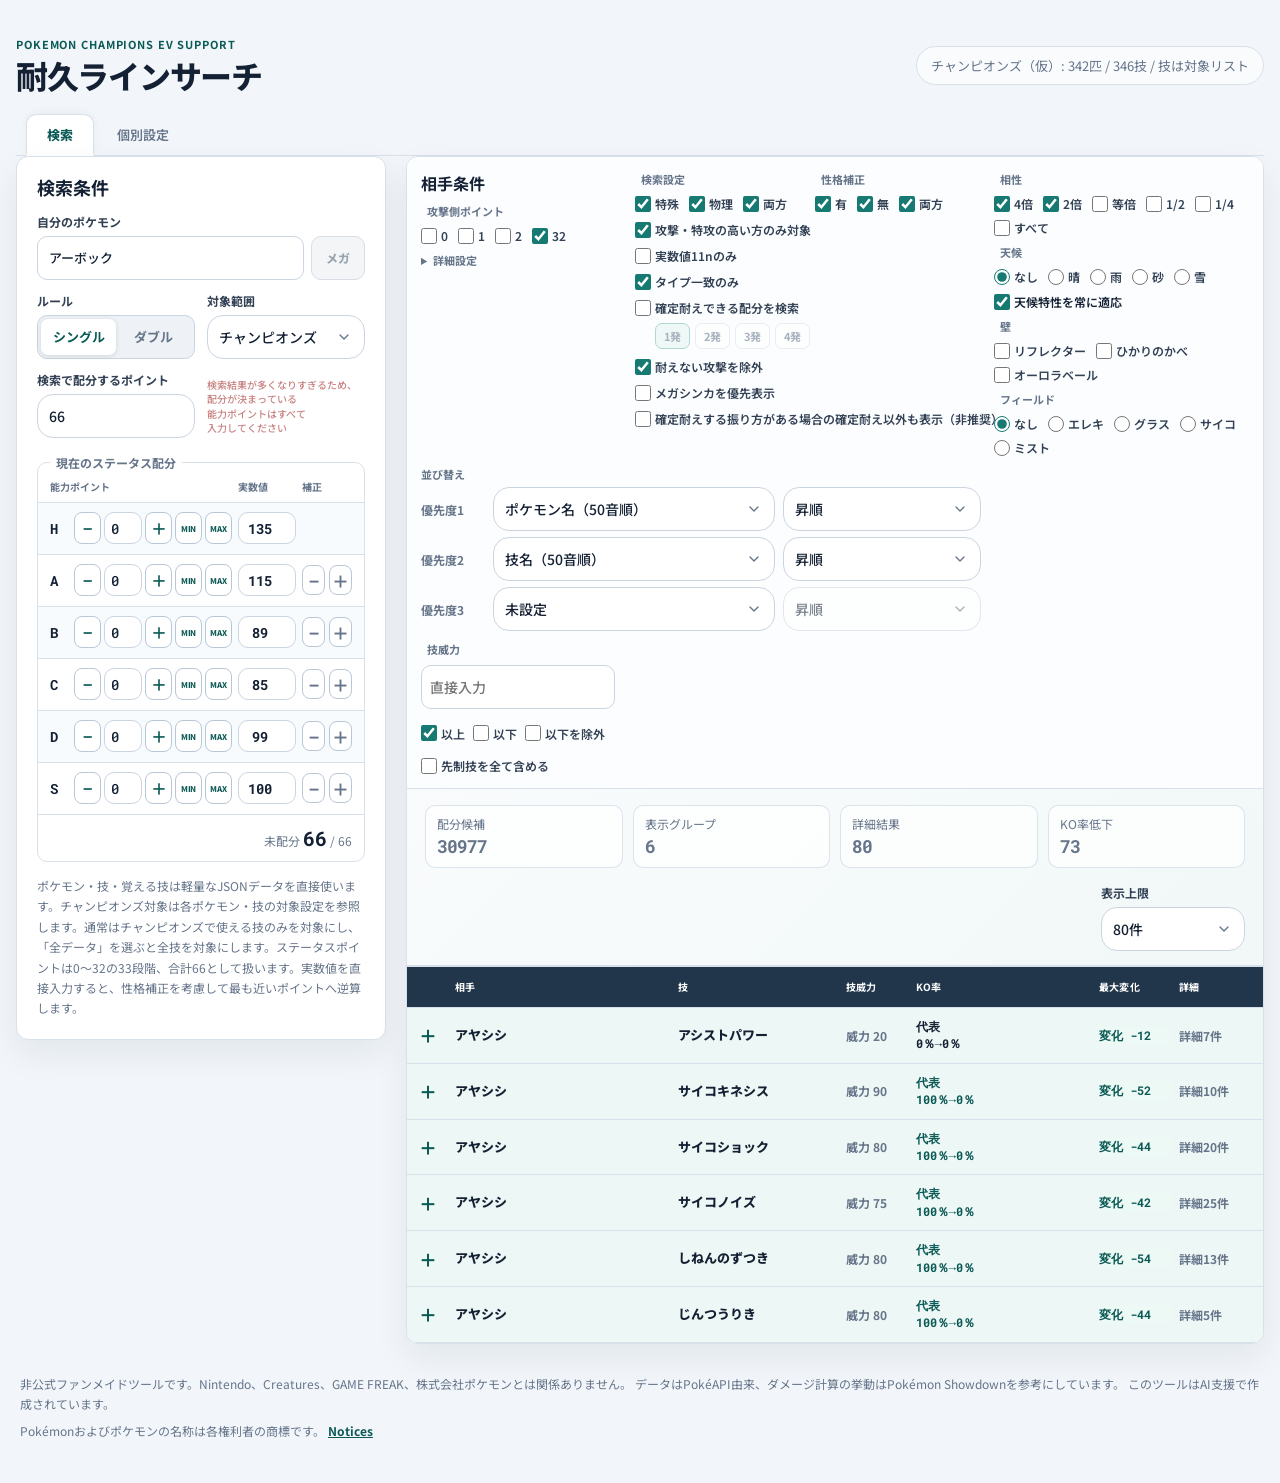
==== commit 40ffa337: "フィールドのたたき台" ====
--- a/index.html
+++ b/index.html
@@ -271,6 +271,15 @@
                 <label><input type="checkbox" name="wall" value="lightScreen" /> ひかりのかべ</label>
                 <label><input type="checkbox" name="wall" value="auroraVeil" /> オーロラベール</label>
               </fieldset>
+
+              <fieldset class="checkbox-group field-group" data-filter-group="field">
+                <legend>フィールド</legend>
+                <label><input type="radio" name="field" value="none" checked /> なし</label>
+                <label><input type="radio" name="field" value="electric" /> エレキ</label>
+                <label><input type="radio" name="field" value="grassy" /> グラス</label>
+                <label><input type="radio" name="field" value="psychic" /> サイコ</label>
+                <label><input type="radio" name="field" value="misty" /> ミスト</label>
+              </fieldset>
             </div>
 
             <fieldset class="result-sort-settings">
@@ -572,6 +581,6 @@
       </footer>
     </main>
 
-    <script type="module" src="./app.js?v=20260813-4"></script>
+    <script type="module" src="./app.js?v=20260912-1"></script>
   </body>
 </html>
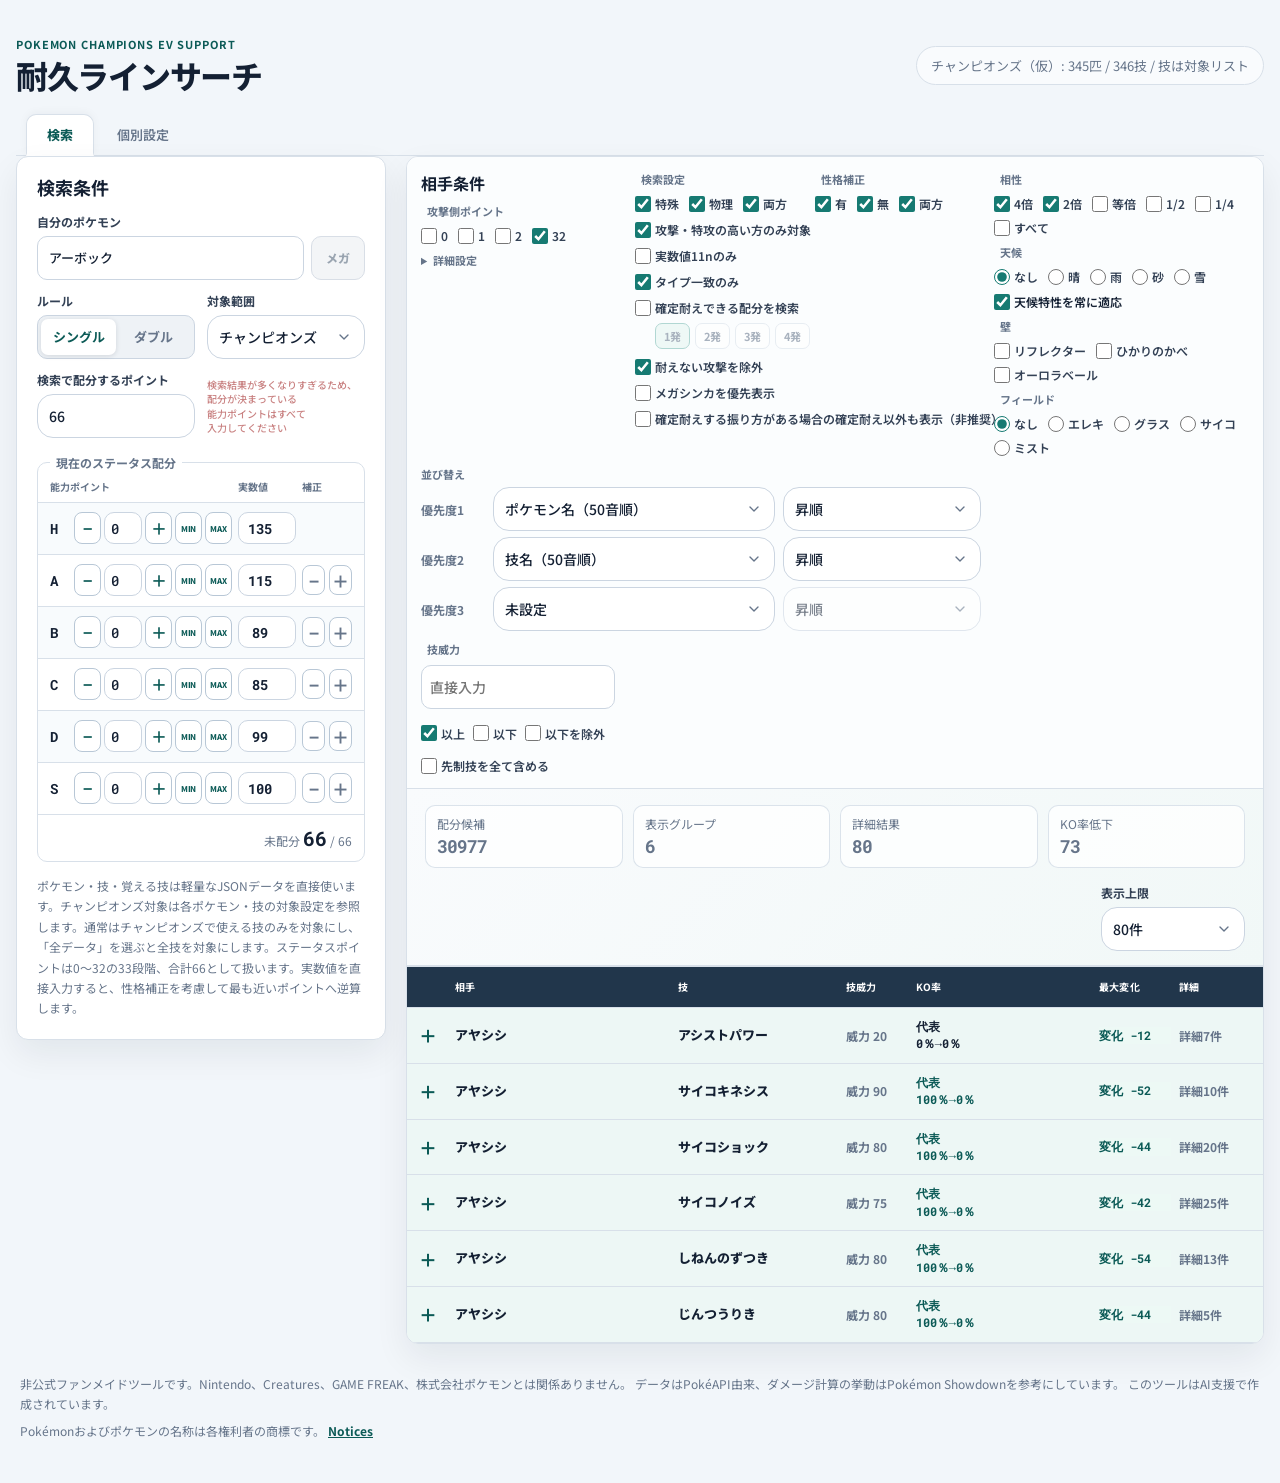
==== commit 1a9b5a4a: "はどうのぼうご追加" ====
--- a/index.html
+++ b/index.html
@@ -45,6 +45,10 @@
                 <input id="multiscaleEnabled" type="checkbox" checked />
                 <span>マルチスケイル適用</span>
               </label>
+              <label id="metalDefenseOption" class="ability-toggle" hidden>
+                <input id="metalDefenseEnabled" type="checkbox" checked />
+                <span>はどうのぼうご適用</span>
+              </label>
               <label id="thickFatOption" class="ability-toggle" hidden>
                 <input id="thickFatEnabled" type="checkbox" checked />
                 <span>あついしぼう適用</span>
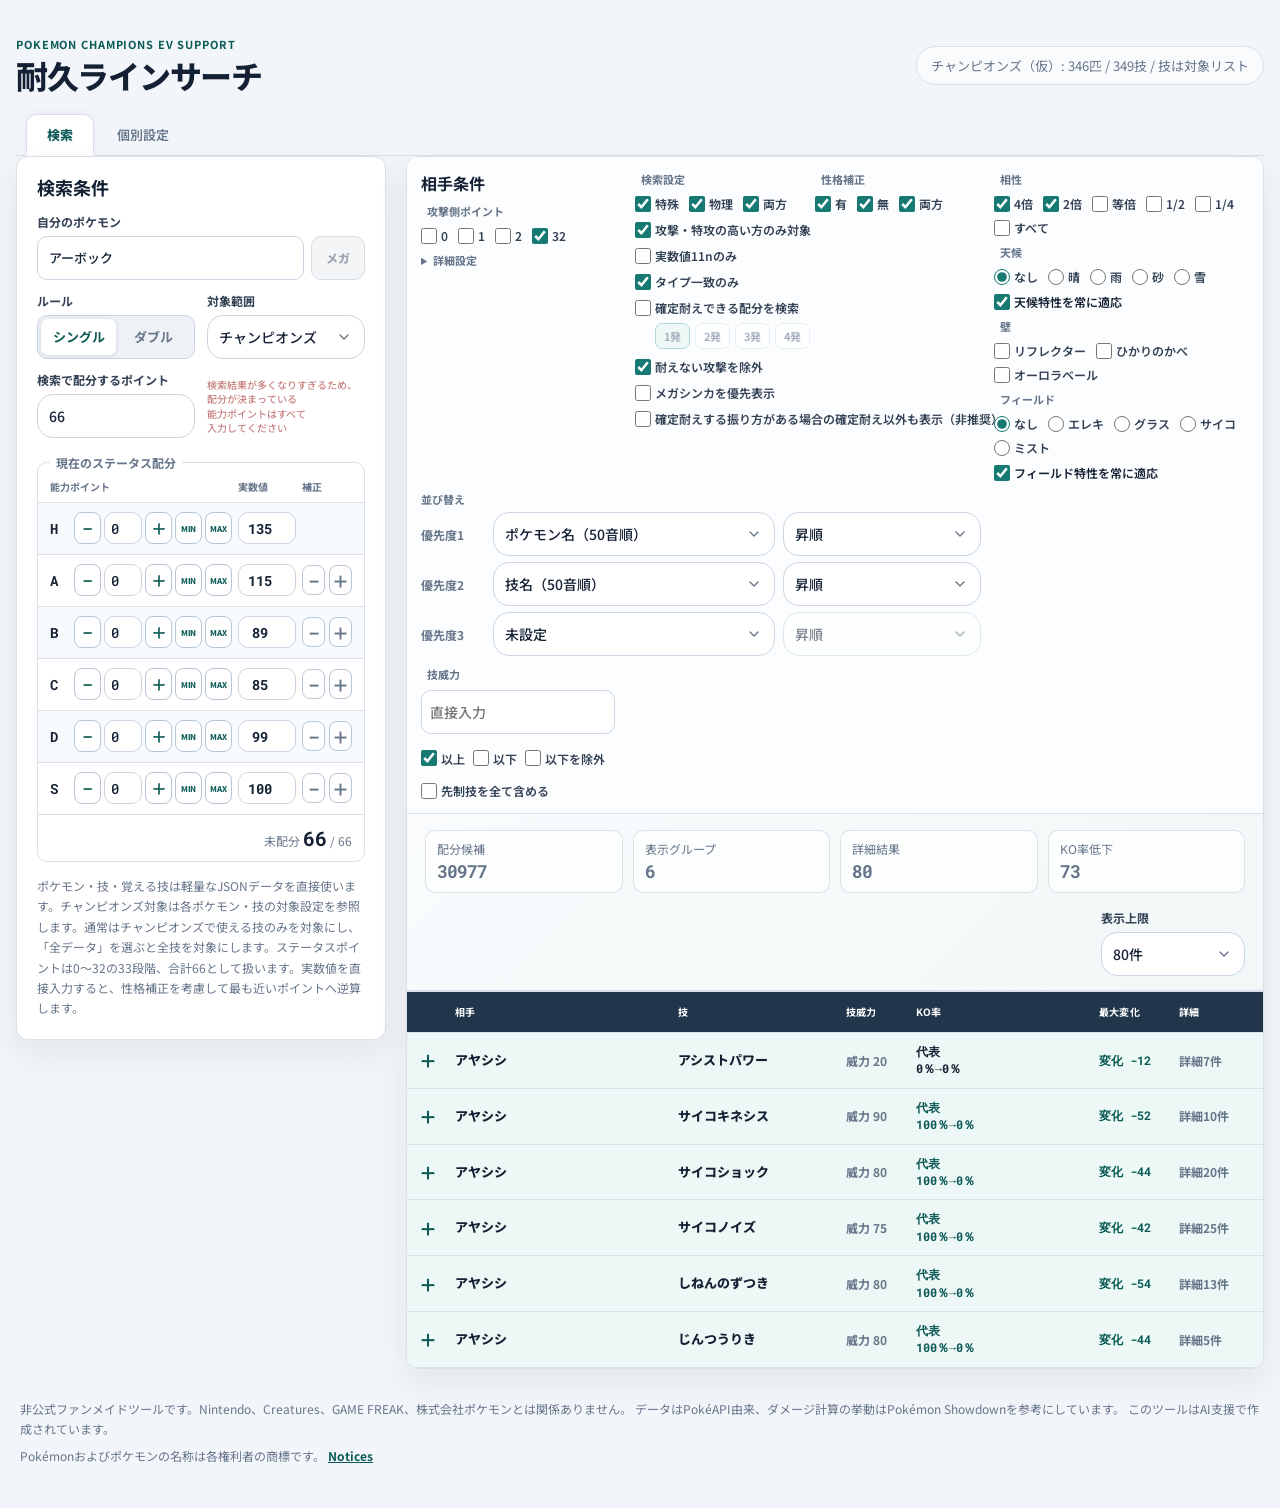
==== commit 78709d17: "フィールド特性を常に適応を追加" ====
--- a/index.html
+++ b/index.html
@@ -7,7 +7,7 @@
     <link rel="preconnect" href="https://fonts.googleapis.com" />
     <link rel="preconnect" href="https://fonts.gstatic.com" crossorigin />
     <link href="https://fonts.googleapis.com/css2?family=Noto+Sans+JP:wght@400;500;600;700;800&family=Roboto+Mono:wght@500;600;700&display=swap" rel="stylesheet" />
-    <link rel="stylesheet" href="./styles.css?v=20260811-3" />
+    <link rel="stylesheet" href="./styles.css?v=20260912-1" />
   </head>
   <body>
     <main class="app-shell">
@@ -284,6 +284,10 @@
                 <label><input type="radio" name="field" value="psychic" /> サイコ</label>
                 <label><input type="radio" name="field" value="misty" /> ミスト</label>
               </fieldset>
+              <label class="weather-ability-option">
+                <input id="fieldAbilityAlways" type="checkbox" checked />
+                フィールド特性を常に適応
+              </label>
             </div>
 
             <fieldset class="result-sort-settings">
@@ -470,6 +474,10 @@
                 <button id="moveSettingsAllOff" type="button" class="secondary-button">すべて不要</button>
               </div>
             </div>
+            <section class="move-settings-ability-section" aria-labelledby="moveSettingsAbilityHeading">
+              <h4 id="moveSettingsAbilityHeading">特性</h4>
+              <div id="moveSettingsAbilityList" class="move-settings-ability-list"></div>
+            </section>
             <label for="moveSettingsMoveSearch">技を検索</label>
             <input id="moveSettingsMoveSearch" type="search" autocomplete="off" placeholder="技名で絞り込み" />
             <div id="moveSettingsMoveList" class="move-settings-move-list" role="list" aria-label="技の要不要設定"></div>
@@ -585,6 +593,6 @@
       </footer>
     </main>
 
-    <script type="module" src="./app.js?v=20260912-1"></script>
+    <script type="module" src="./app.js?v=20260912-2"></script>
   </body>
 </html>
--- a/styles.css
+++ b/styles.css
@@ -1135,6 +1135,58 @@
 .secondary-button:disabled {
   cursor: not-allowed;
   opacity: 0.5;
+}
+
+.move-settings-ability-section {
+  margin: 0 0 12px;
+  padding: 10px 12px;
+  border: 1px solid var(--line);
+  border-radius: 10px;
+  background: #f8fbfc;
+}
+
+.move-settings-ability-section h4 {
+  margin: 0 0 7px;
+  color: var(--muted);
+  font-size: 11px;
+  font-weight: 800;
+}
+
+.move-settings-ability-list {
+  display: grid;
+  gap: 6px;
+}
+
+.move-settings-ability-row {
+  display: flex;
+  align-items: center;
+  gap: 8px;
+  min-height: 26px;
+  cursor: pointer;
+  font-size: 12px;
+}
+
+.move-settings-ability-checkbox {
+  width: 16px;
+  height: 16px;
+  margin: 0;
+  accent-color: var(--accent);
+}
+
+.move-settings-ability-name {
+  color: var(--ink);
+  font-weight: 800;
+}
+
+.move-settings-ability-description {
+  color: var(--muted);
+  font-size: 11px;
+}
+
+.move-settings-ability-empty {
+  margin: 0;
+  color: var(--muted);
+  font-size: 11px;
 }
 
 .bulk-confirm-apply.is-danger {
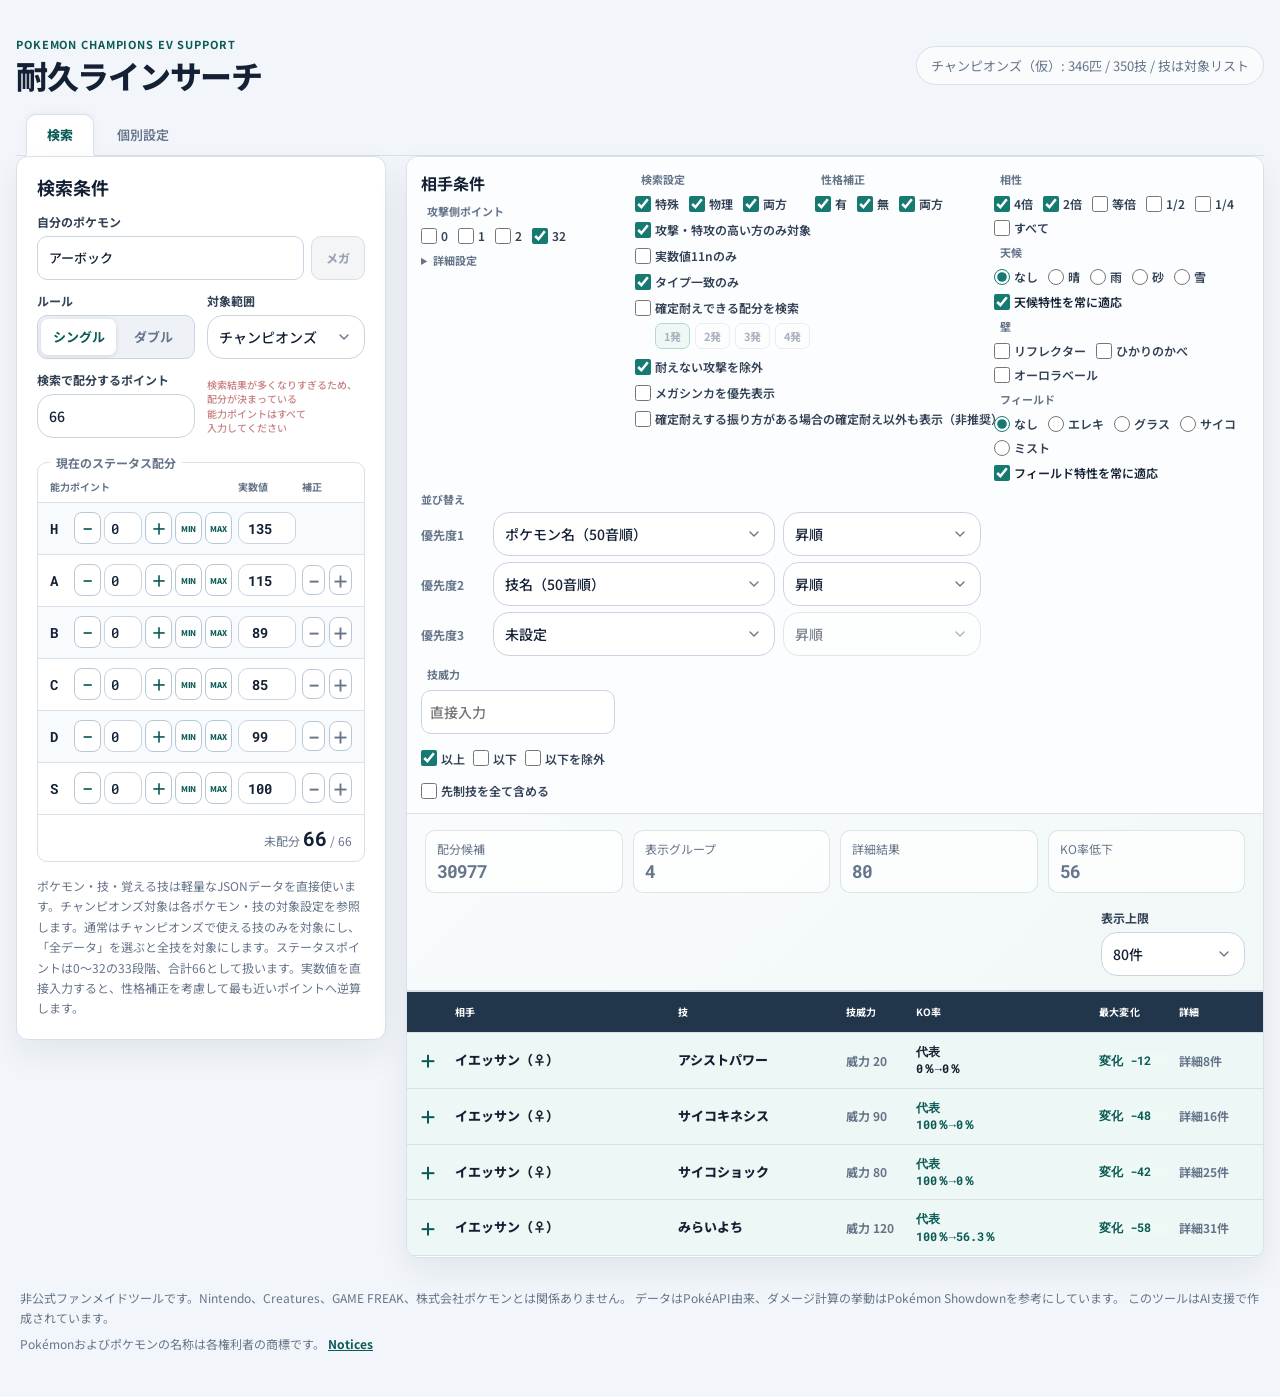
==== commit adf9bf8c: "おすすめプリセットを全面改修" ====
--- a/index.html
+++ b/index.html
@@ -68,6 +68,10 @@
               <label id="hardRockOption" class="ability-toggle" hidden>
                 <input id="hardRockEnabled" type="checkbox" checked />
                 <span>ハードロック適用</span>
+              </label>
+              <label id="grassPeltOption" class="ability-toggle" hidden>
+                <input id="grassPeltEnabled" type="checkbox" checked />
+                <span>くさのけがわ適用</span>
               </label>
             </div>
 
@@ -409,7 +413,7 @@
             <div class="move-settings-preset-bar" aria-label="個別設定プリセット">
               <div class="move-settings-preset-selection">
                 <label class="move-settings-preset-field">
-                  <span>プリセット <small id="moveSettingsPresetCount">0/5</small></span>
+                  <span>プリセット <small id="moveSettingsPresetCount">マイセット 0/100</small></span>
                   <select id="moveSettingsPresetSelect">
                     <option value="">プリセットを選択</option>
                   </select>
@@ -422,22 +426,21 @@
               </label>
               <div class="move-settings-preset-actions">
                 <div class="move-settings-preset-actions-primary">
-                  <button id="moveSettingsPresetSave" type="button" class="secondary-button">現在の設定を保存</button>
-                  <button id="moveSettingsPresetEdit" type="button" class="secondary-button" disabled>編集モード</button>
-                  <button id="moveSettingsPresetEditDone" type="button" class="secondary-button" hidden>編集終了</button>
+                  <button id="moveSettingsPresetSave" type="button" class="secondary-button">変更をプリセットに反映</button>
                   <button id="moveSettingsPresetDelete" type="button" class="secondary-button" disabled>削除</button>
                 </div>
-                <div class="move-settings-preset-actions-recommended">
+                <div id="moveSettingsAdminActions" class="move-settings-preset-actions-recommended" hidden>
                   <button id="moveSettingsRecommendedPresetCreate" type="button" class="secondary-button recommended-preset-button">おすすめ作成を開始</button>
                   <button id="moveSettingsRecommendedPresetExport" type="button" class="secondary-button recommended-preset-export" disabled>おすすめ書き出し</button>
                 </div>
               </div>
-              <div id="moveSettingsPresetEditingNotice" class="move-settings-preset-editing-notice" hidden>
-                <strong id="moveSettingsPresetEditingLabel">プリセット編集中</strong>
+              <button id="moveSettingsPresetEdit" type="button" hidden disabled>編集モード</button>
+              <button id="moveSettingsPresetEditDone" type="button" hidden>編集終了</button>
+              <div id="moveSettingsPresetEditingNotice" hidden>
+                <strong id="moveSettingsPresetEditingLabel"></strong>
                 <span id="moveSettingsPresetEditingName"></span>
-                <small>変更は自動保存されます</small>
-              </div>
-              <p class="move-settings-recommended-help">おすすめ候補はこの端末に自動保存されます。内容が完成したら「おすすめ書き出し」で組み込み用ファイルを作れます。</p>
+              </div>
+              <p id="moveSettingsRecommendedHelp" class="move-settings-recommended-help" hidden>管理用：おすすめ候補はこの端末に保存され、「おすすめ書き出し」で組み込み用ファイルを作れます。</p>
               <p id="moveSettingsPresetStatus" class="move-settings-preset-status" role="status" aria-live="polite"></p>
             </div>
           </div>
@@ -580,6 +583,24 @@
         </section>
       </div>
 
+      <div id="moveSettingsPresetLimitModal" class="bulk-confirm-modal" hidden>
+        <section class="bulk-confirm-dialog" role="dialog" aria-modal="true" aria-labelledby="moveSettingsPresetLimitTitle">
+          <div class="bulk-confirm-heading">
+            <p class="eyebrow">個別設定プリセット</p>
+            <h2 id="moveSettingsPresetLimitTitle">マイセットが100件あります</h2>
+          </div>
+          <p class="bulk-confirm-message">削除するマイセットを選んでください。削除後、現在の設定を新しいマイセットとして保存します。</p>
+          <label class="move-settings-preset-limit-field">
+            <span>削除するマイセット</span>
+            <select id="moveSettingsPresetLimitDeleteSelect"></select>
+          </label>
+          <div class="bulk-confirm-actions">
+            <button id="moveSettingsPresetLimitCancel" type="button" class="secondary-button">キャンセル</button>
+            <button id="moveSettingsPresetLimitApply" type="button" class="secondary-button bulk-confirm-apply is-danger">削除して保存</button>
+          </div>
+        </section>
+      </div>
+
       <footer class="site-footer">
         <p>
           非公式ファンメイドツールです。Nintendo、Creatures、GAME FREAK、株式会社ポケモンとは関係ありません。
--- a/styles.css
+++ b/styles.css
@@ -653,6 +653,11 @@
   gap: 6px;
 }
 
+.move-settings-preset-actions-recommended[hidden],
+.move-settings-recommended-help[hidden] {
+  display: none;
+}
+
 .move-settings-preset-actions .secondary-button {
   white-space: nowrap;
 }
@@ -727,6 +732,24 @@
 
 .move-settings-preset-status.is-error {
   color: #b45353;
+}
+
+.move-settings-preset-limit-field {
+  display: grid;
+  gap: 7px;
+  color: var(--ink);
+  font-size: 12px;
+  font-weight: 700;
+}
+
+.move-settings-preset-limit-field select {
+  width: 100%;
+  min-height: 42px;
+  border: 1px solid var(--line);
+  border-radius: 9px;
+  background: white;
+  color: var(--ink);
+  padding: 8px 10px;
 }
 
 .move-settings-rule-tabs {
